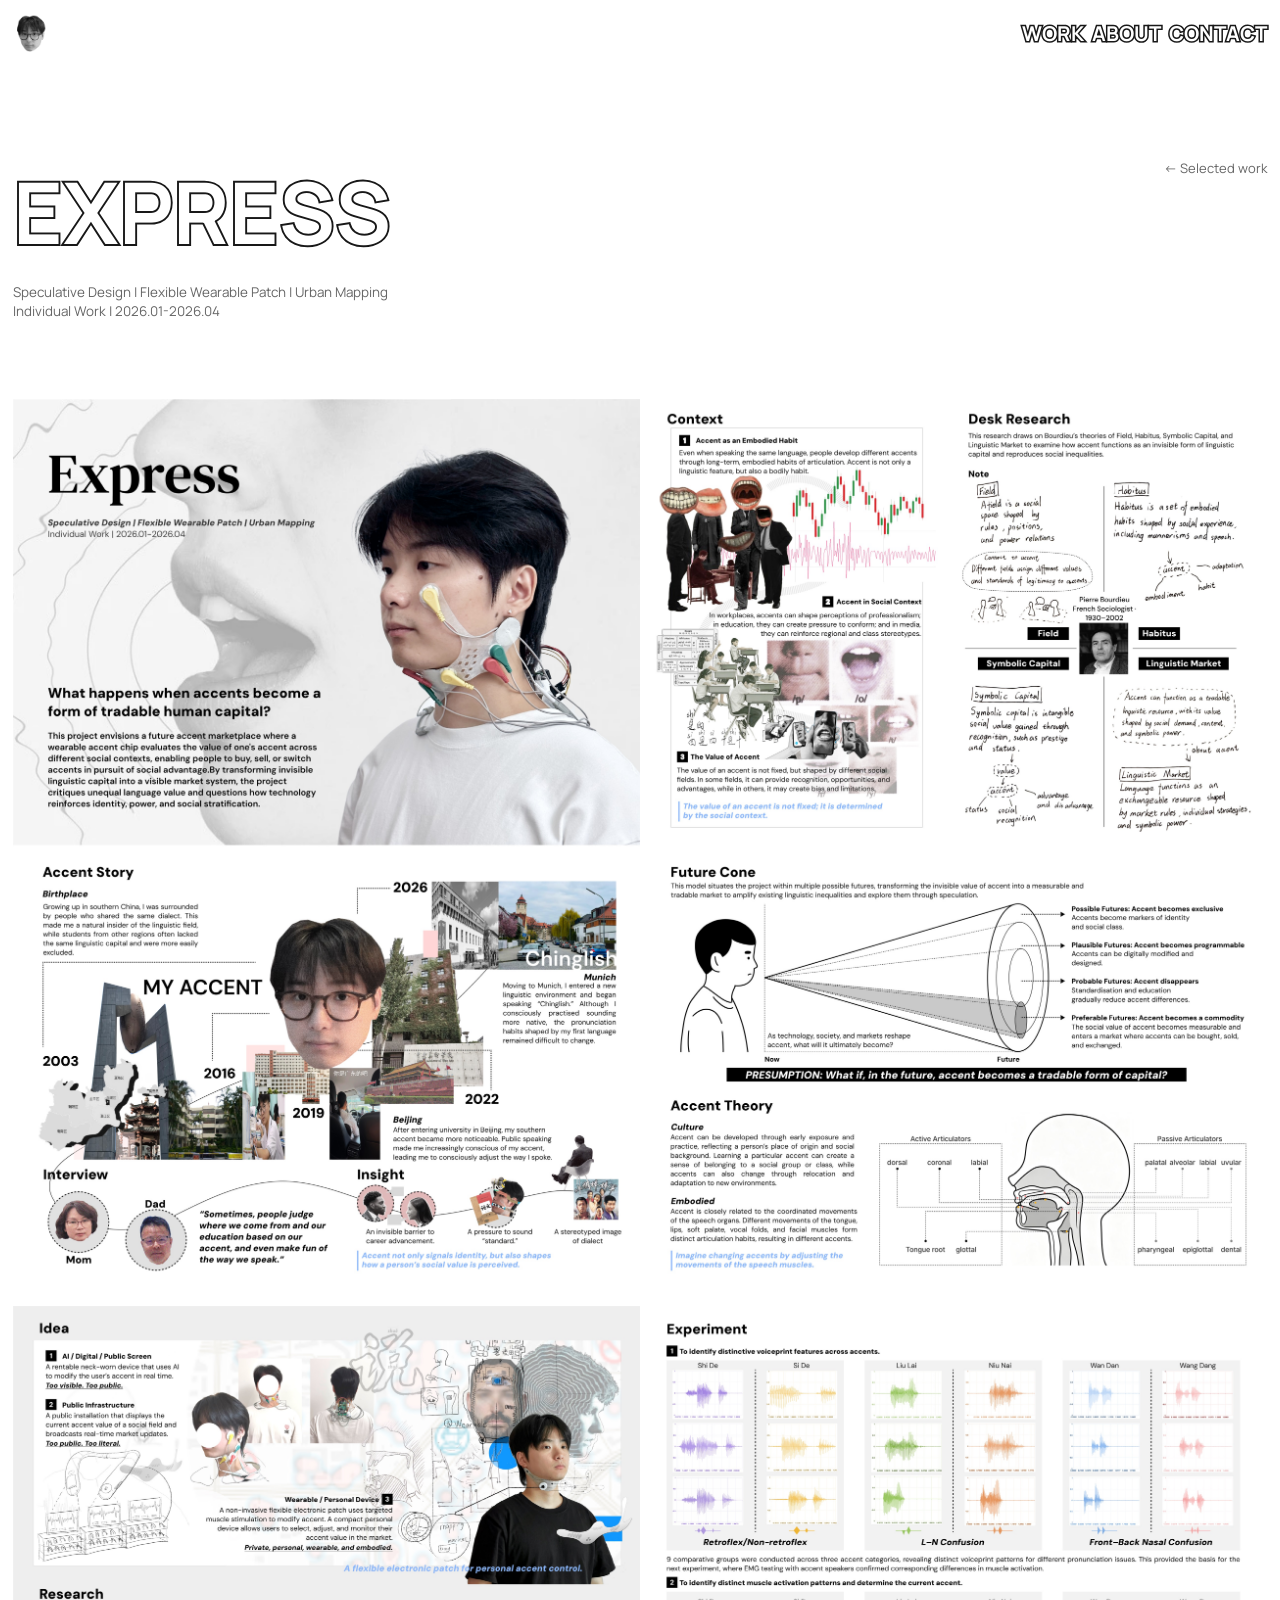
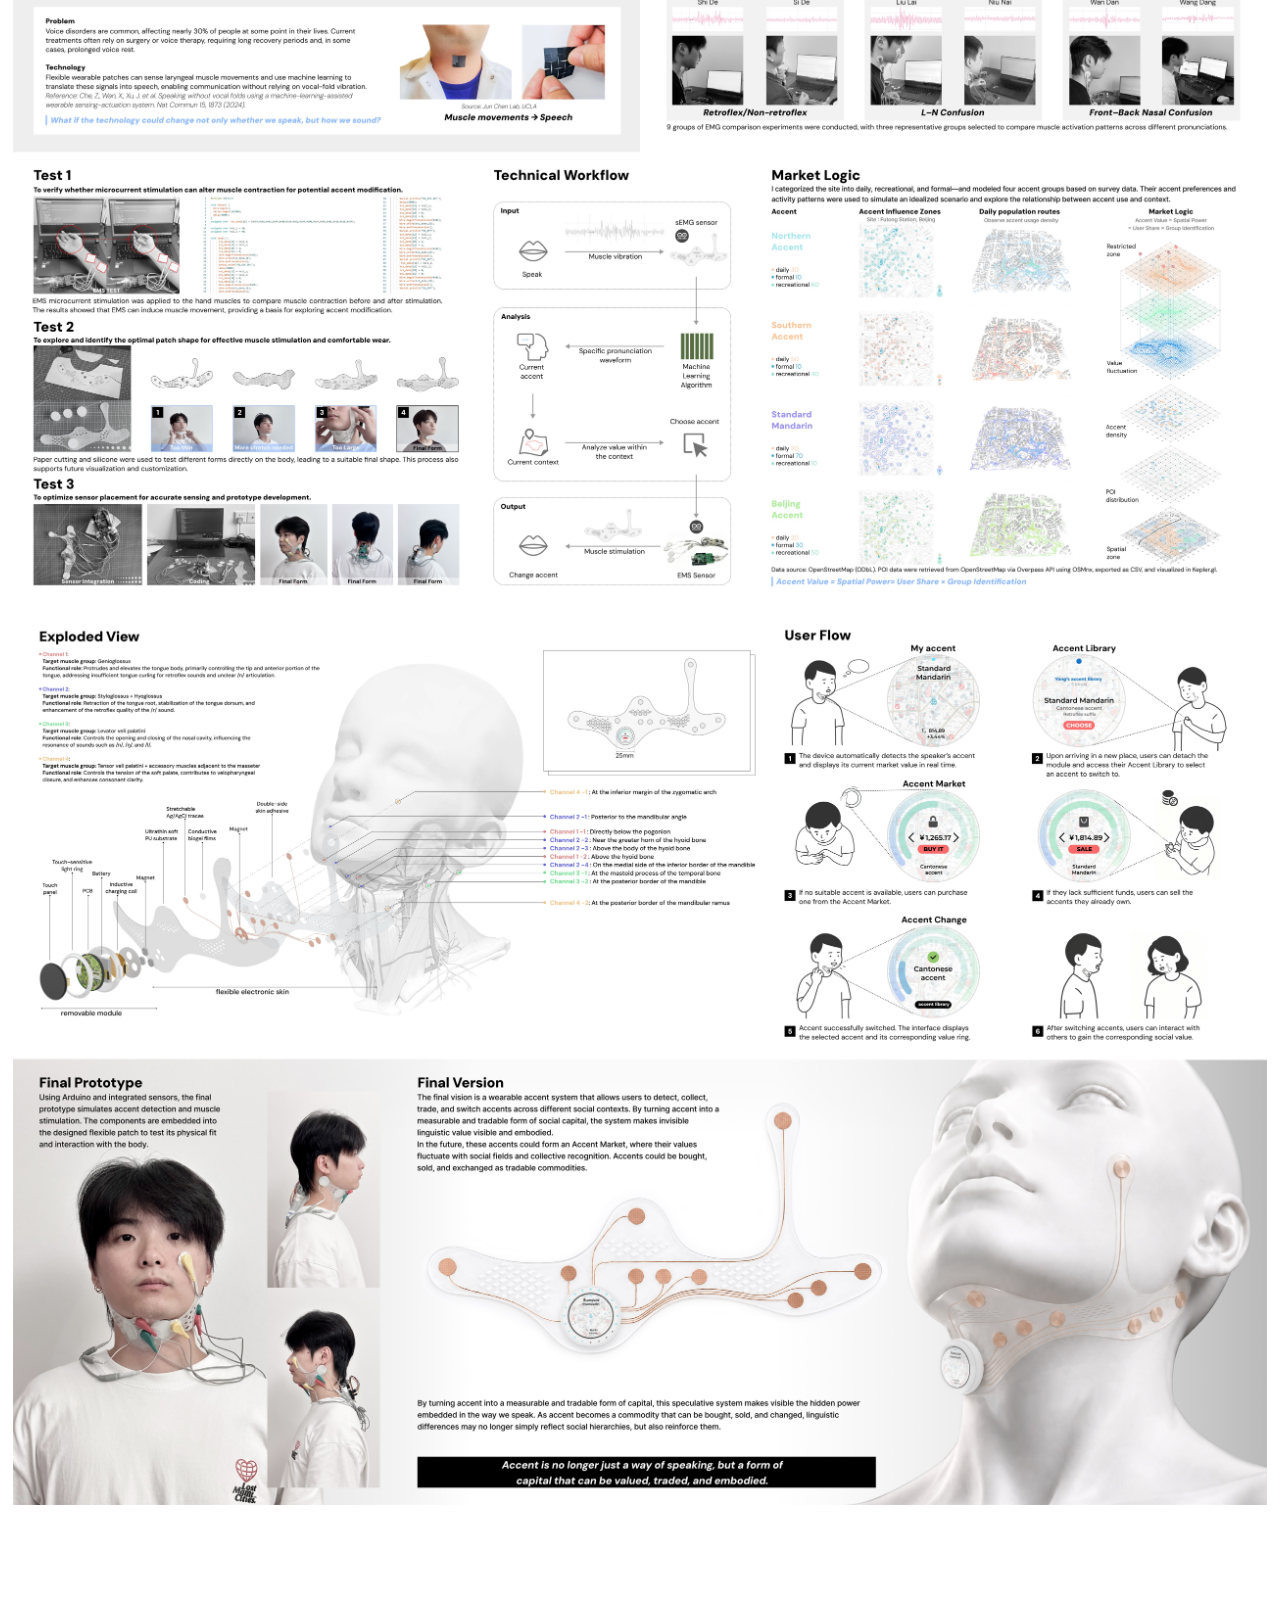
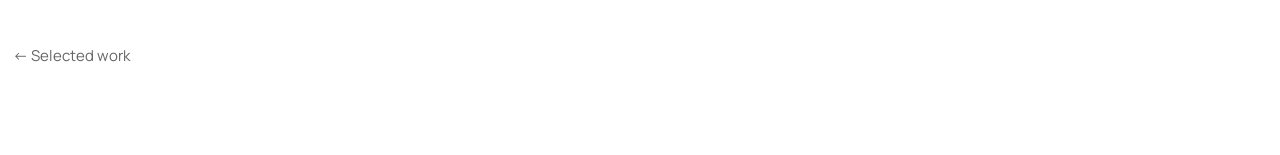
==== express.html @ 1cc0fbcd "Add project return navigation" ====
<!doctype html>
<html lang="en">
<head>
  <meta charset="utf-8">
  <meta name="viewport" content="width=device-width, initial-scale=1">
  <meta name="theme-color" content="#ffffff">
  <meta name="description" content="Express project by Boyu Yang.">
  <title>Express — Boyu Yang</title>
  <link rel="preconnect" href="https://fonts.googleapis.com">
  <link rel="preconnect" href="https://fonts.gstatic.com" crossorigin>
  <link href="https://fonts.googleapis.com/css2?family=Manrope:wght@400;500;600;700;800&display=swap" rel="stylesheet">
  <link rel="stylesheet" href="cursor.css">
  <link rel="stylesheet" href="project.css">
  <script src="project-navigation.js" defer></script>
</head>
<body>
  <header class="topbar page-shell">
    <a class="wordmark" href="index.html#top" aria-label="Boyu Yang, home"><img src="assets/profile.png" alt=""></a>
    <nav class="nav" aria-label="Main navigation">
      <a href="index.html#work">WORK</a><a href="index.html#about">ABOUT</a><a href="index.html#contact">CONTACT</a>
    </nav>
  </header>
  <main class="page-shell">
    <div class="project-heading">
      <div class="detail-title-block">
        <svg class="detail-title-svg" viewBox="0 0 1000 150" role="img" aria-label="Express" preserveAspectRatio="xMinYMid meet"><text x="0" y="112"><tspan>E</tspan><tspan>X</tspan><tspan>P</tspan><tspan>R</tspan><tspan>E</tspan><tspan>S</tspan><tspan>S</tspan></text></svg>
        <p class="detail-subtitle">Speculative Design | Flexible Wearable Patch | Urban Mapping<br>Individual Work | 2026.01-2026.04</p>
      </div>
      <a class="back-link" data-project-back href="index.html#work">← Selected work</a>
    </div>
    <section class="project-gallery" aria-label="Express project images in order">
      <img src="assets/project-details/express/01-express.jpg" alt="Express project presentation image 1 of 3" fetchpriority="high" decoding="async">
      <img src="assets/project-details/express/02-express.jpg" alt="Express project presentation image 2 of 3" loading="lazy" decoding="async">
      <img src="assets/project-details/express/03-express.jpg" alt="Express project presentation image 3 of 3" loading="lazy" decoding="async">
    </section>
    <nav class="project-bottom-nav" aria-label="Project navigation"><a class="back-link" data-project-back href="index.html#work">← Selected work</a></nav>
  </main>
</body>
</html>
---- cursor.css ----
body, a, button, [role="button"] {
  cursor: url("data:image/svg+xml,%3Csvg xmlns='http://www.w3.org/2000/svg' width='16' height='16' viewBox='0 0 16 16'%3E%3Ccircle cx='8' cy='8' r='4' fill='%23181818' stroke='white' stroke-width='2'/%3E%3C/svg%3E") 8 8, auto;
}

input, textarea, [contenteditable="true"] { cursor: text; }
---- project.css ----
:root {
  color-scheme: light;
  --paper: #fff;
  --ink: #181818;
  --accent: #b8d947;
  --page-gutter: clamp(12px, 1vw, 20px);
}

* { box-sizing: border-box; }
html { scroll-behavior: smooth; }

body {
  margin: 0;
  background: var(--paper);
  color: var(--ink);
  font-family: "Manrope", "Helvetica Neue", Helvetica, Arial, sans-serif;
  -webkit-font-smoothing: antialiased;
}

body.perceive-page {
  color-scheme: dark;
  --paper: #000;
  --ink: #fff;
}

.page-shell {
  width: 100%;
  margin-inline: auto;
  padding-inline: var(--page-gutter);
}

.topbar {
  height: 82px;
  display: flex;
  align-items: center;
  justify-content: space-between;
  font-size: 12px;
  letter-spacing: .035em;
  transform: translateY(-8px);
}

.wordmark {
  display: inline-flex;
  width: 38px;
  height: 38px;
  text-decoration: none;
  transition: color .25s ease, transform .25s ease;
}

.wordmark img { display: block; width: 100%; height: 100%; object-fit: contain; filter: grayscale(1); }
.wordmark:hover { transform: scale(1.12) rotate(-5deg); }
.nav { display: flex; align-items: center; gap: 8px; }

.nav a {
  display: inline-flex;
  align-items: center;
  color: var(--paper);
  -webkit-text-fill-color: var(--paper);
  font-family: "Manrope", Arial, sans-serif;
  font-size: clamp(18px, 1.6vw, 24px);
  font-weight: 700;
  letter-spacing: 0;
  line-height: 1;
  text-decoration: none;
  -webkit-text-stroke: 3px var(--ink);
  paint-order: stroke fill;
  transition: color .2s ease, transform .2s ease;
}

.nav a:hover { color: var(--ink); -webkit-text-fill-color: var(--ink); transform: scale(1.12); }
.nav a:focus-visible, .back-link:focus-visible { outline: 2px solid var(--accent); outline-offset: 3px; }

.perceive-page .nav a { color: var(--paper); -webkit-text-fill-color: var(--paper); }
.perceive-page .nav a:hover { color: var(--ink); -webkit-text-fill-color: var(--ink); }

.project-heading {
  display: flex;
  justify-content: space-between;
  align-items: start;
  gap: 20px;
  padding: clamp(38px, 6vw, 78px) 0 clamp(42px, 6vw, 86px);
}

.detail-title-block { min-width: 0; }

.detail-title-svg {
  display: block;
  width: min(72vw, 760px);
  height: auto;
  overflow: visible;
}

.detail-title-svg text {
  font-family: "Manrope", Arial, sans-serif;
  font-size: 112px;
  font-weight: 700;
  letter-spacing: 0;
  paint-order: stroke fill;
  stroke: var(--ink);
  stroke-width: 5px;
  stroke-linejoin: miter;
  stroke-linecap: butt;
}

.detail-title-svg tspan {
  fill: var(--paper);
  stroke: inherit;
  cursor: default;
  transition: fill .2s ease;
}

.detail-title-svg tspan:hover { fill: var(--ink); }
.detail-title-svg .title-orange:hover { fill: #ff7615; }
.detail-title-svg .title-blue:hover { fill: #00b9e8; }

.detail-subtitle {
  margin: 10px 0 0;
  color: #666;
  font-size: clamp(12px, 1.05vw, 15px);
  line-height: 1.45;
}

.perceive-page .detail-subtitle { color: #aaa; }

.project-heading h1 { margin: 0; }

.back-link {
  padding-bottom: 7px;
  color: #666;
  font-size: 13px;
  text-decoration: none;
}

.back-link:hover { color: var(--ink); }

.perceive-page .back-link { color: #aaa; }
.perceive-page .back-link:hover { color: #fff; }

.project-gallery {
  display: grid;
  gap: clamp(12px, 1.2vw, 20px);
  padding-bottom: clamp(72px, 10vw, 140px);
}

.project-gallery img {
  display: block;
  width: 100%;
  height: auto;
  background: #f5f5f2;
}

.project-bottom-nav {
  display: flex;
  justify-content: flex-start;
  padding: 0 0 clamp(40px, 6vw, 80px);
}

.project-bottom-nav .back-link {
  display: inline-flex;
  align-items: center;
  padding: 12px 0;
  font-size: 15px;
  transition: color .2s ease, transform .2s ease;
}

.project-bottom-nav .back-link:hover { transform: translateX(-3px); }

@media (max-width: 640px) {
  .topbar { height: 70px; }
  .nav { gap: 12px; }
  .nav a { font-size: 15px; }
  .project-heading { align-items: start; flex-direction: column; padding-top: 42px; padding-bottom: 46px; }
  .detail-title-svg { width: min(100%, 620px); }
  .detail-title-svg text { font-size: 112px; }
  .project-gallery { gap: 14px; }
}

@media (prefers-reduced-motion: reduce) {
  *, *::before, *::after { scroll-behavior: auto !important; transition-duration: .01ms !important; }
}
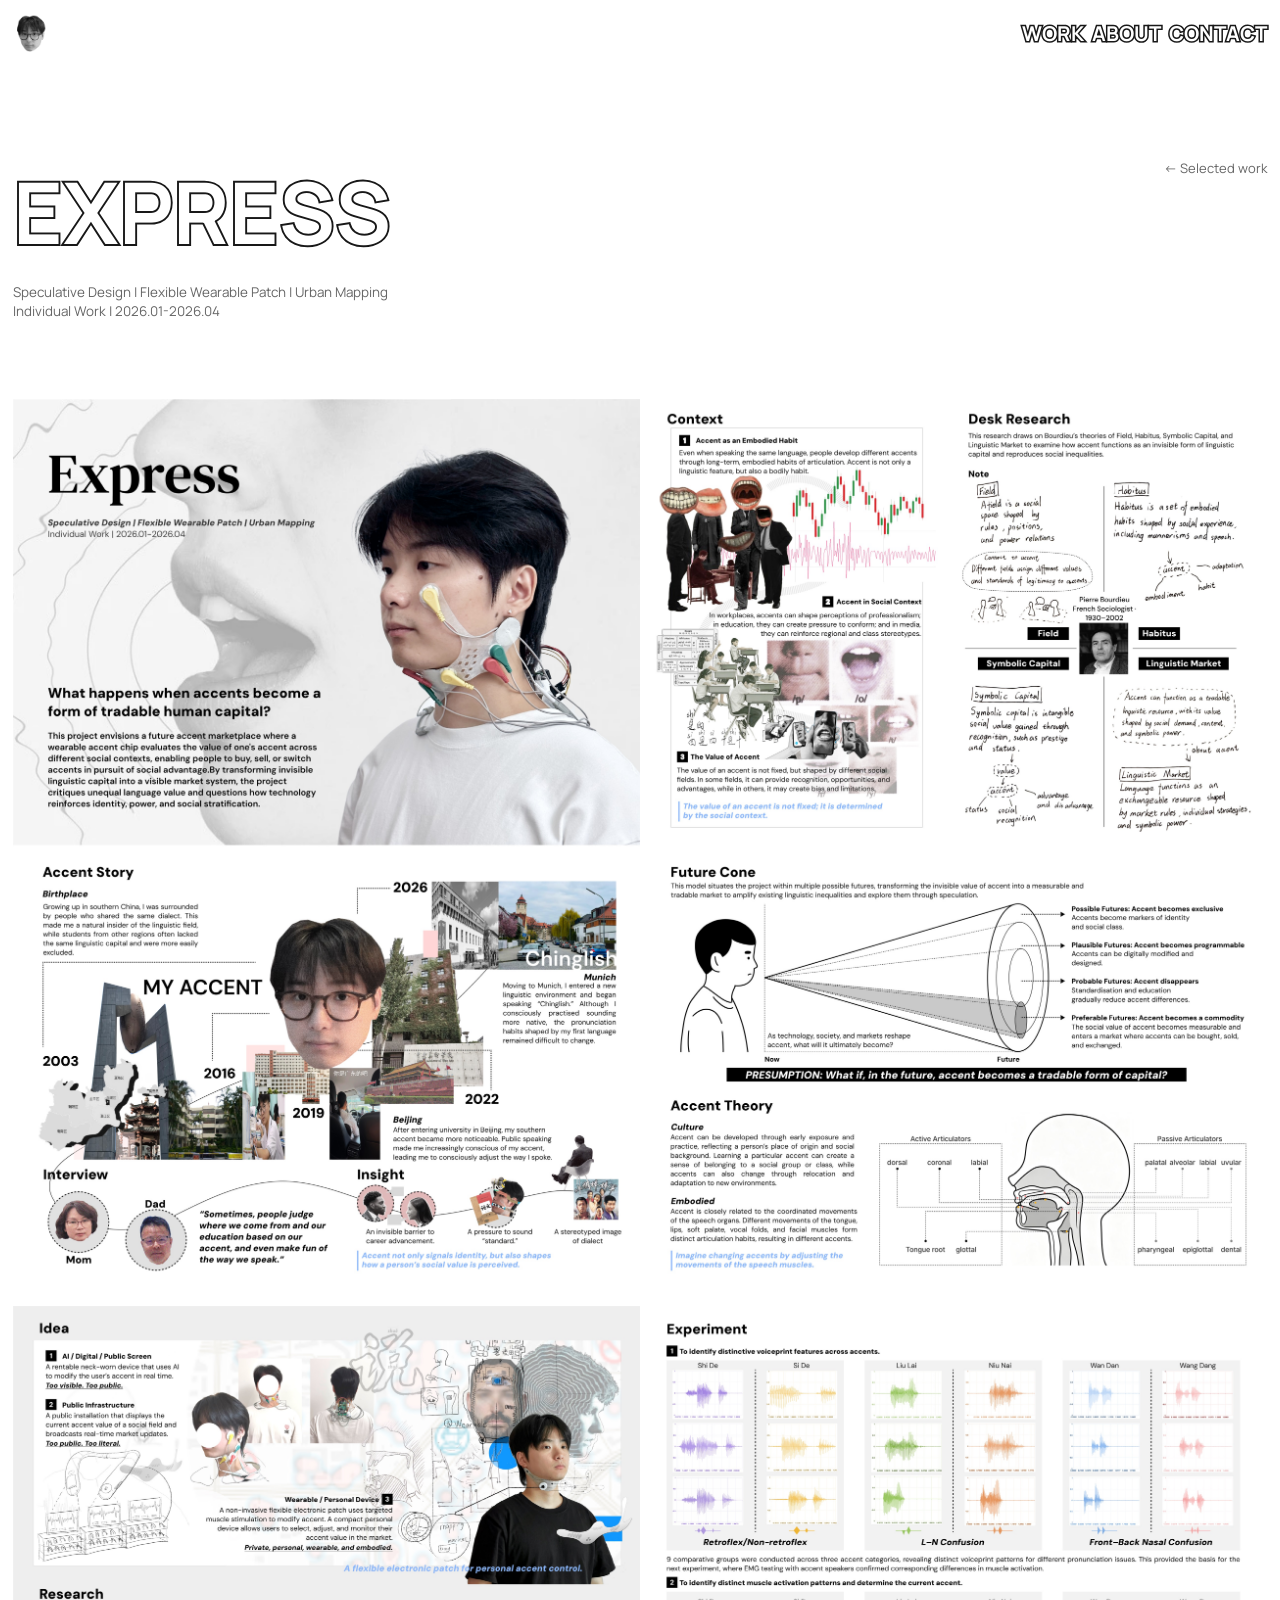
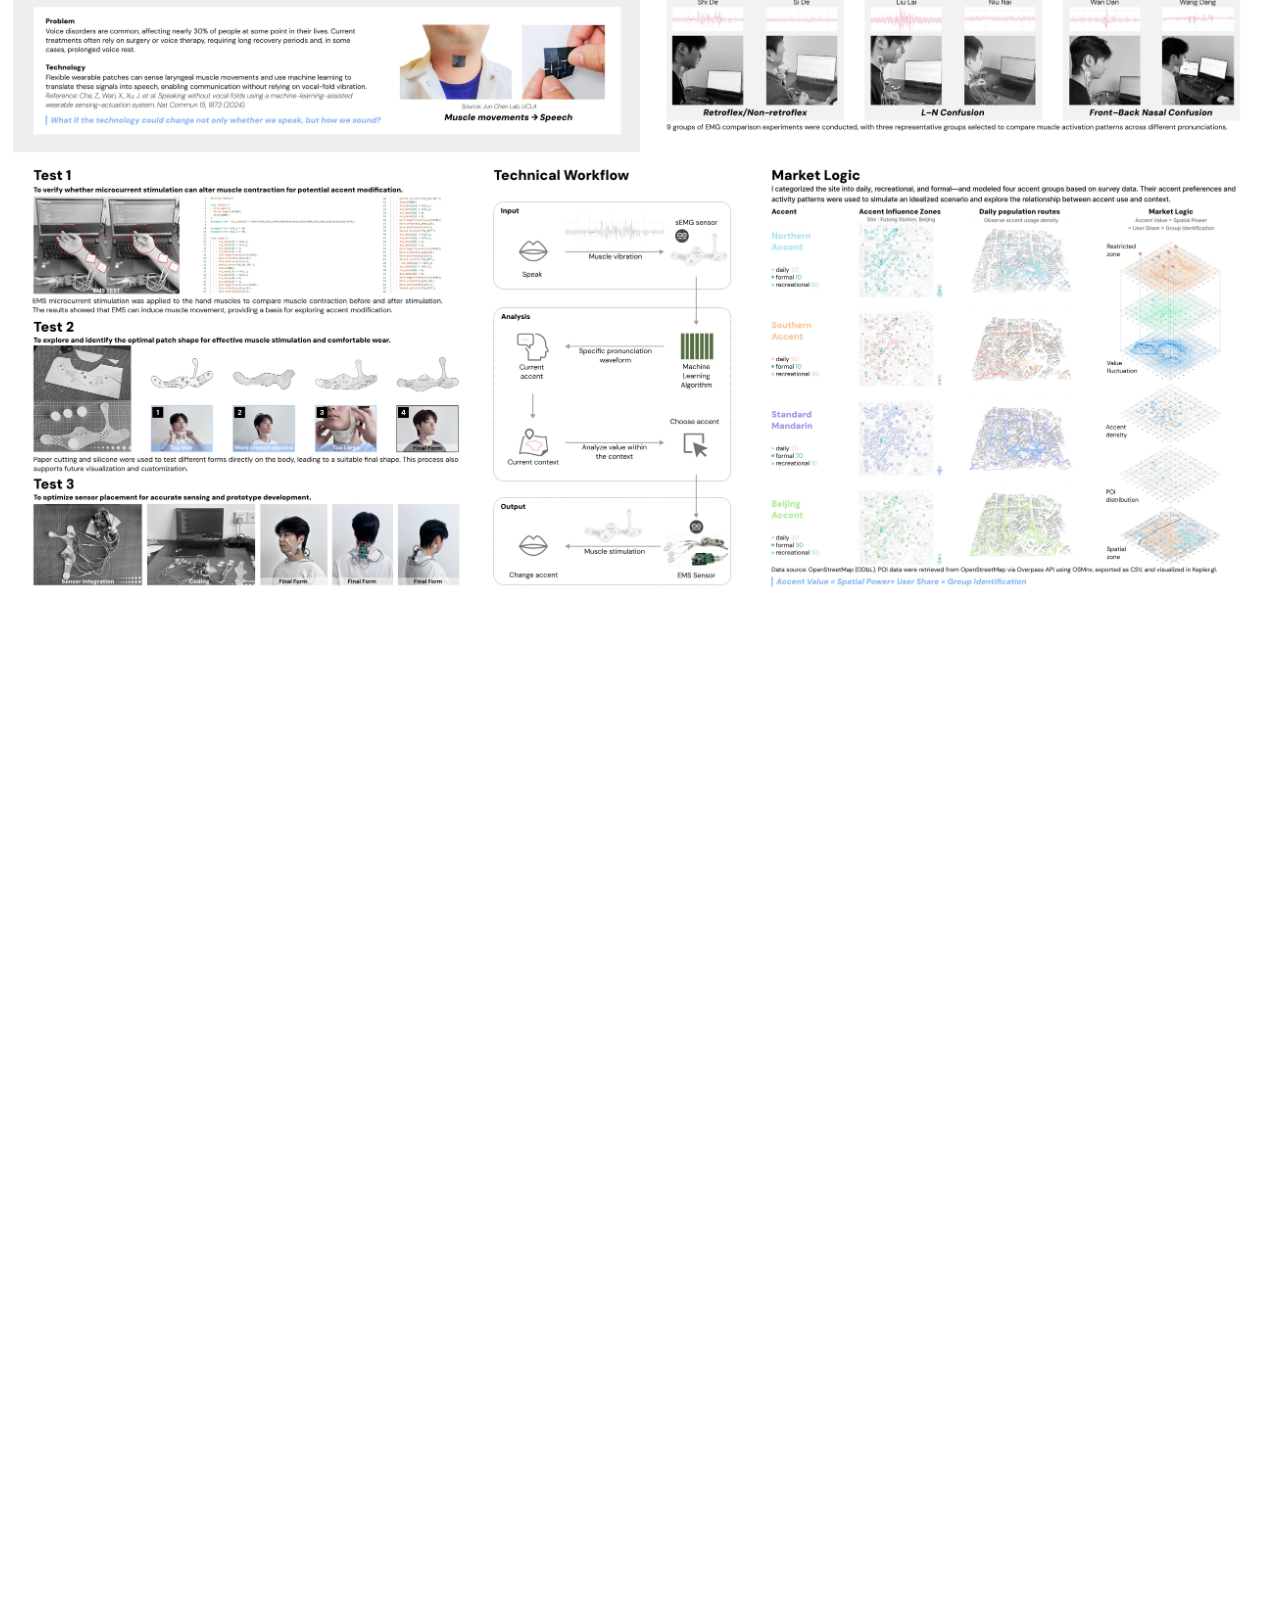
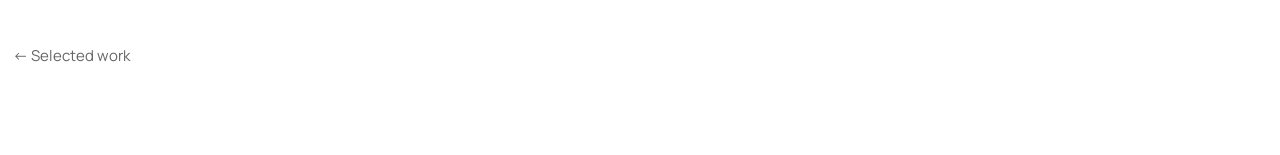
==== commit 8bed1912: "Restore high resolution project images" ====
--- a/express.html
+++ b/express.html
@@ -37,3 +37,4 @@
   </main>
 </body>
 </html>
+
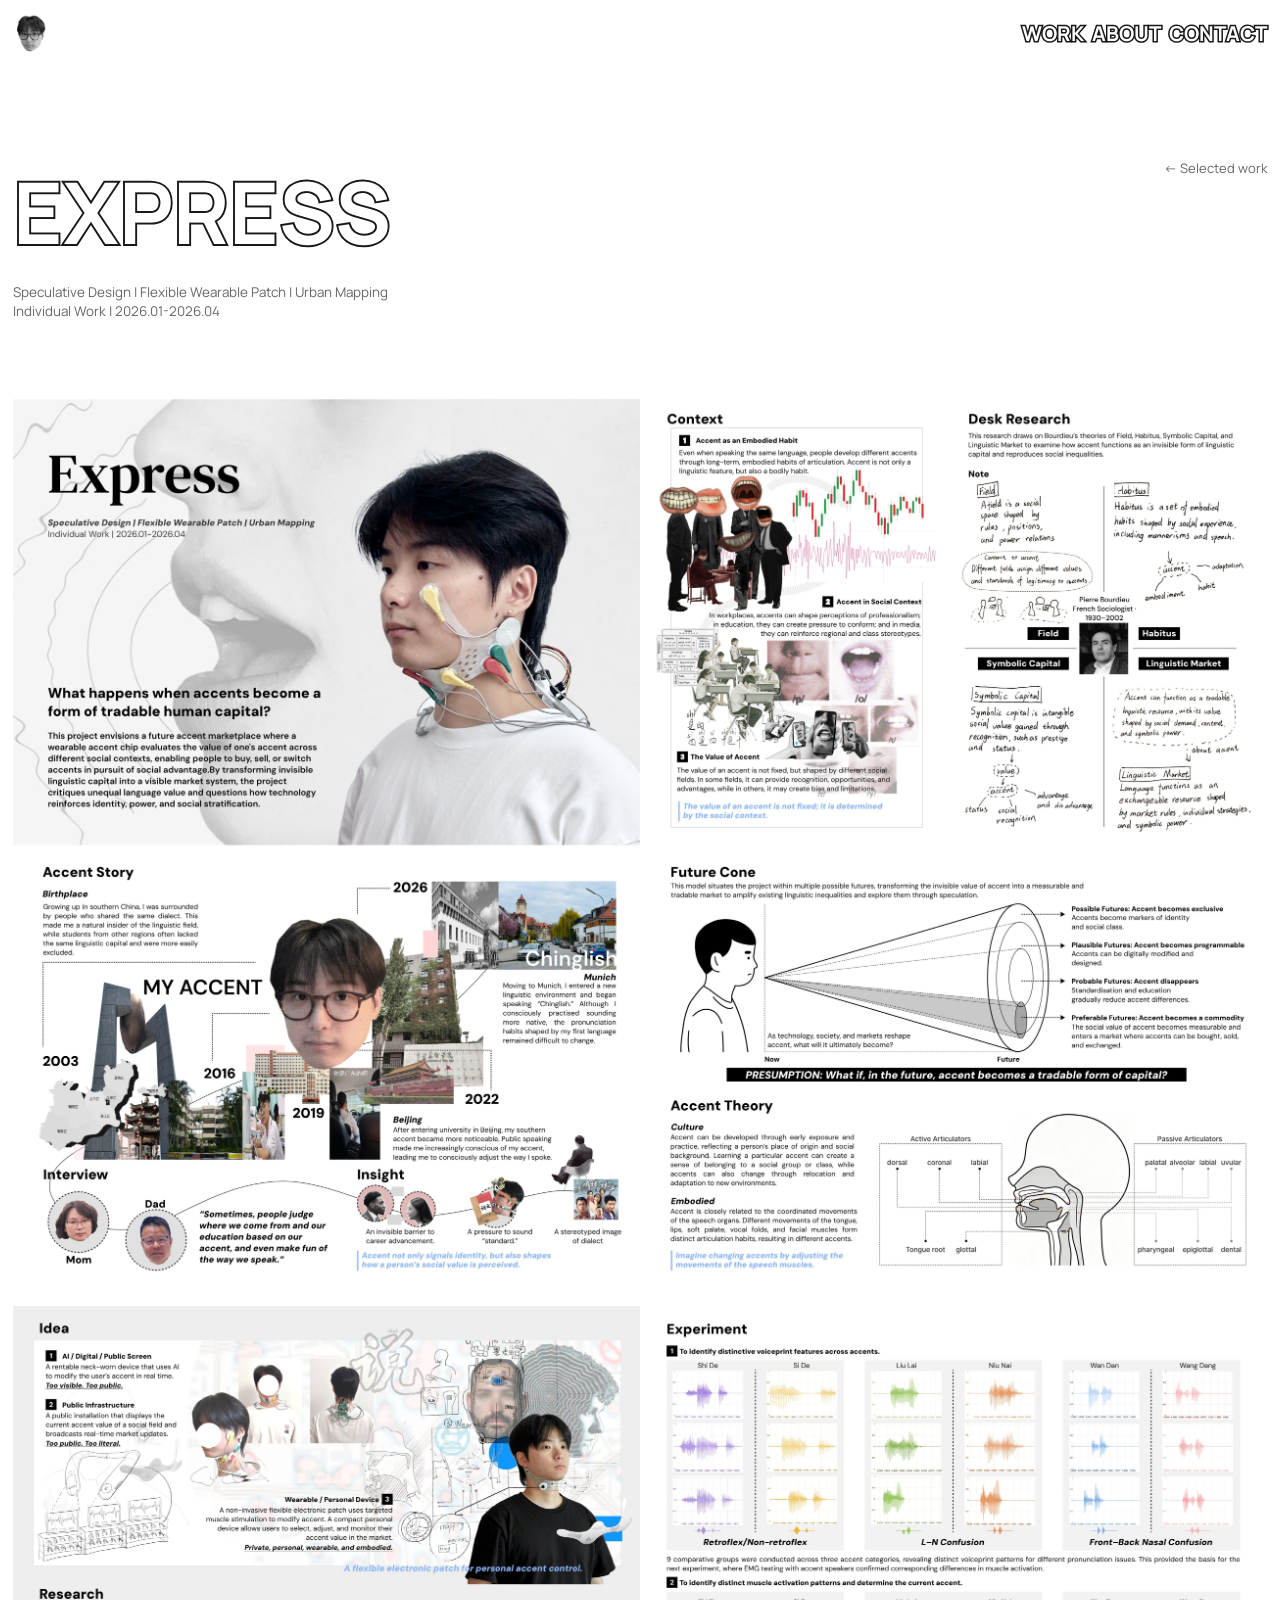
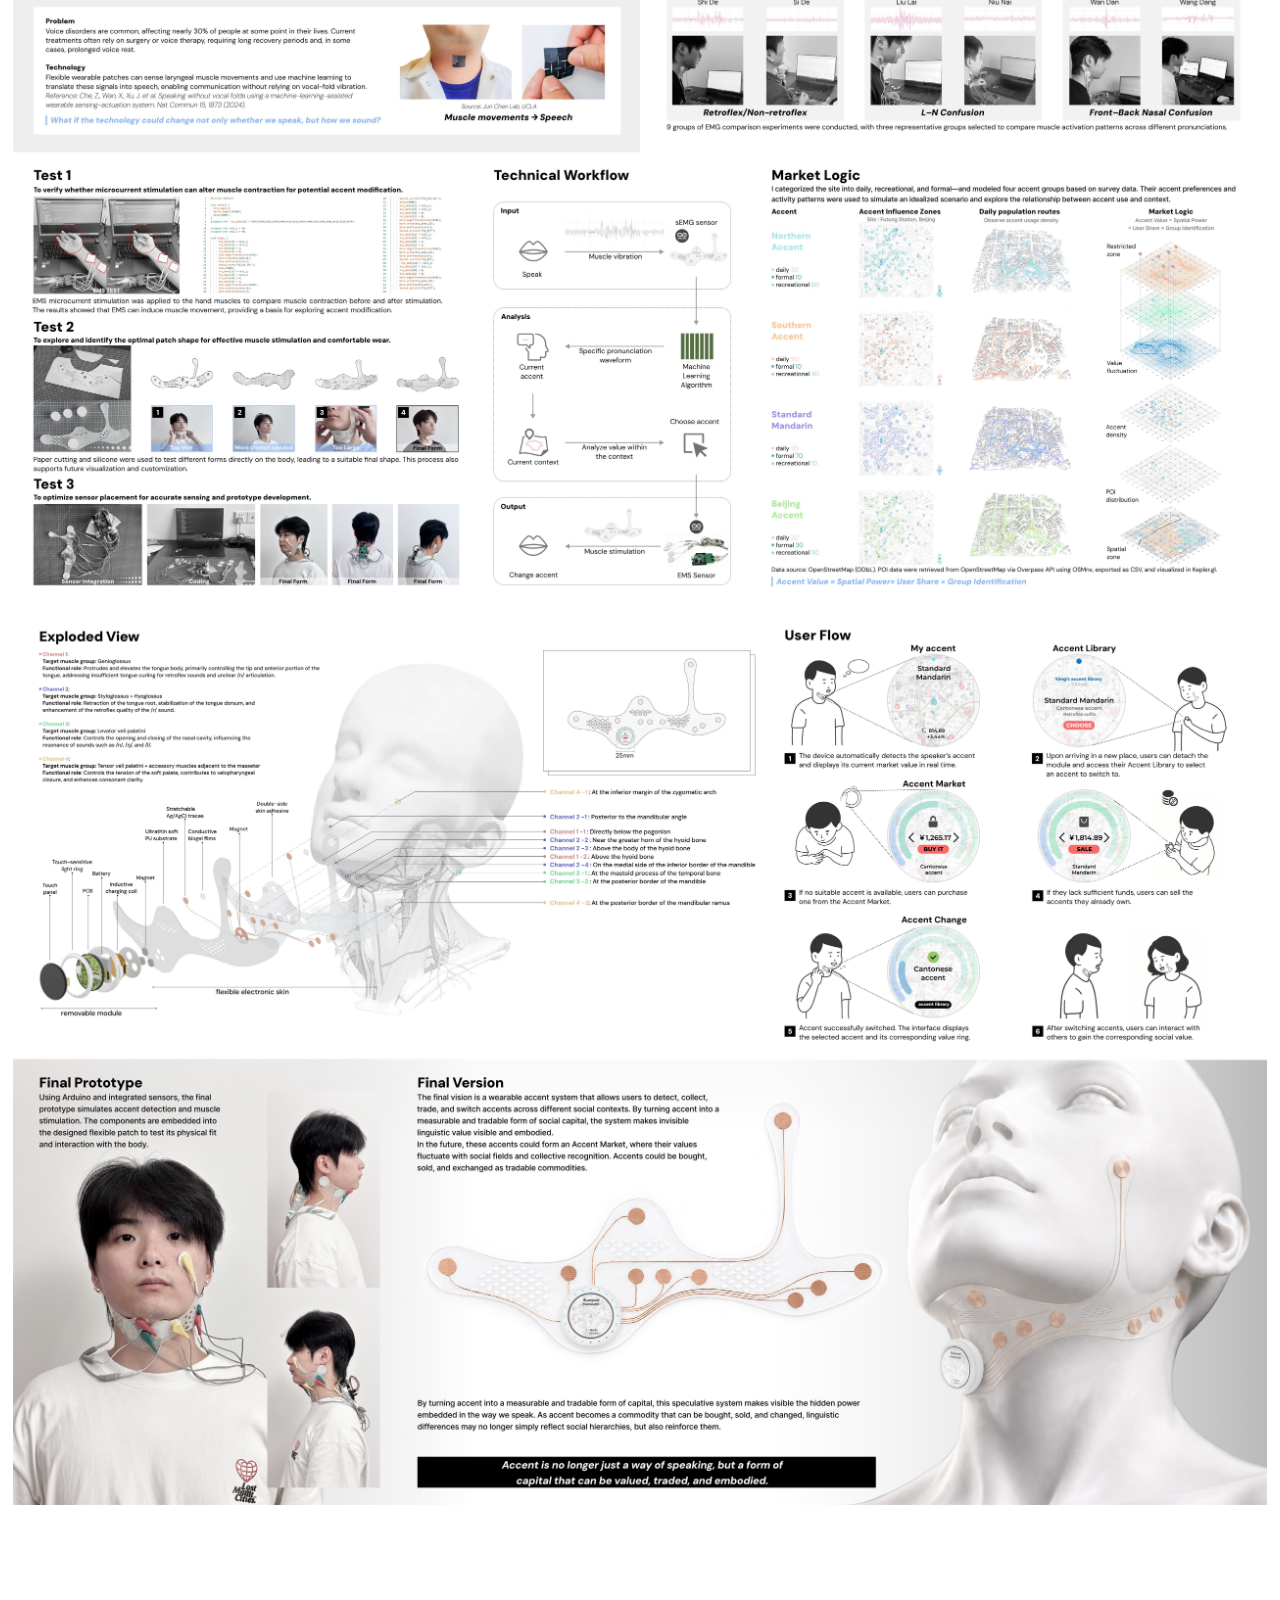
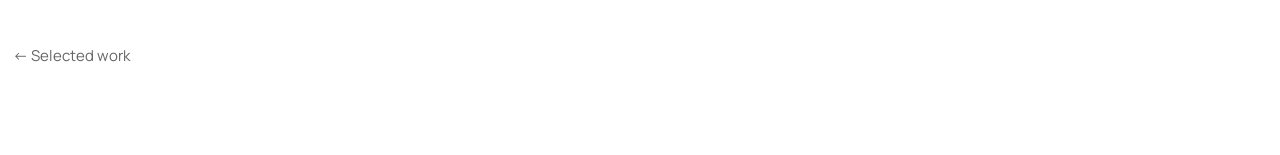
==== commit 75b1cd07: "Lightly compress detail images and load eagerly" ====
--- a/express.html
+++ b/express.html
@@ -30,11 +30,12 @@
     </div>
     <section class="project-gallery" aria-label="Express project images in order">
       <img src="assets/project-details/express/01-express.jpg" alt="Express project presentation image 1 of 3" fetchpriority="high" decoding="async">
-      <img src="assets/project-details/express/02-express.jpg" alt="Express project presentation image 2 of 3" loading="lazy" decoding="async">
-      <img src="assets/project-details/express/03-express.jpg" alt="Express project presentation image 3 of 3" loading="lazy" decoding="async">
+      <img src="assets/project-details/express/02-express.jpg" alt="Express project presentation image 2 of 3" decoding="async">
+      <img src="assets/project-details/express/03-express.jpg" alt="Express project presentation image 3 of 3" decoding="async">
     </section>
     <nav class="project-bottom-nav" aria-label="Project navigation"><a class="back-link" data-project-back href="index.html#work">← Selected work</a></nav>
   </main>
 </body>
 </html>
 
+
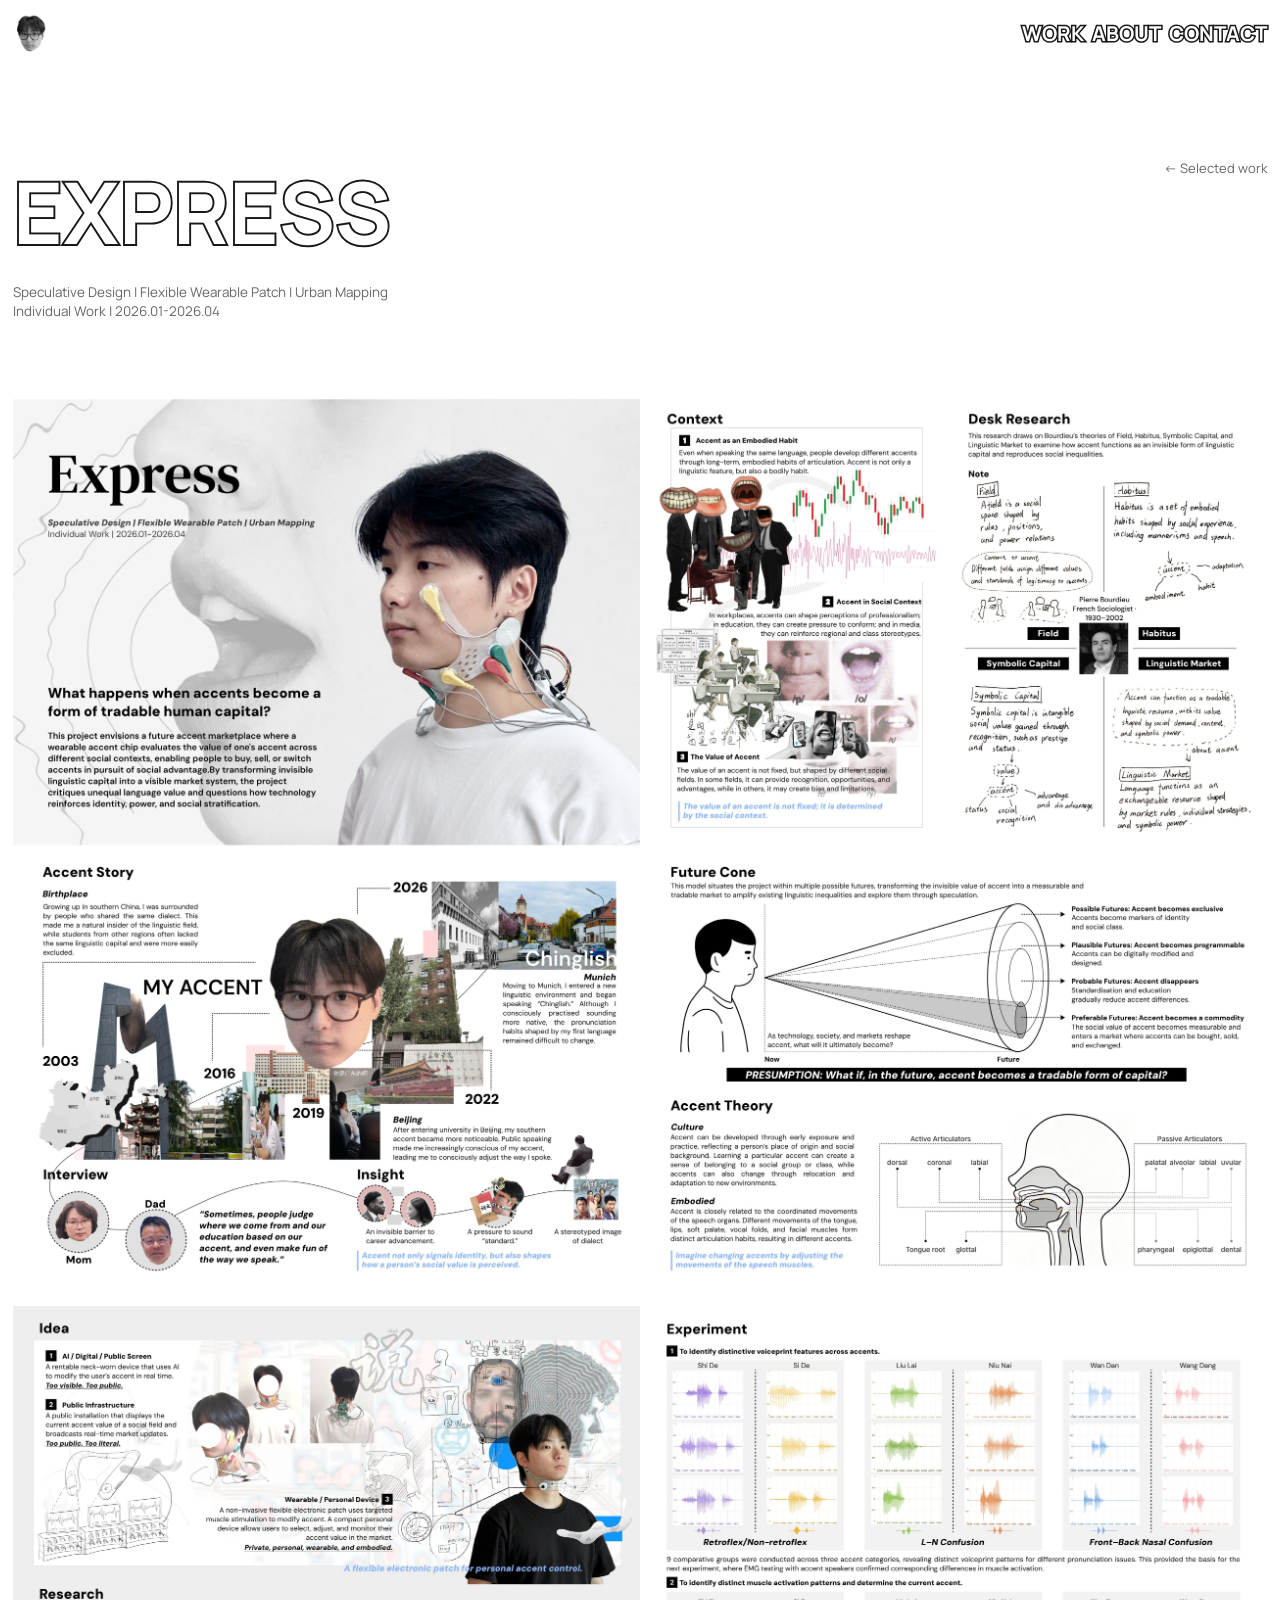
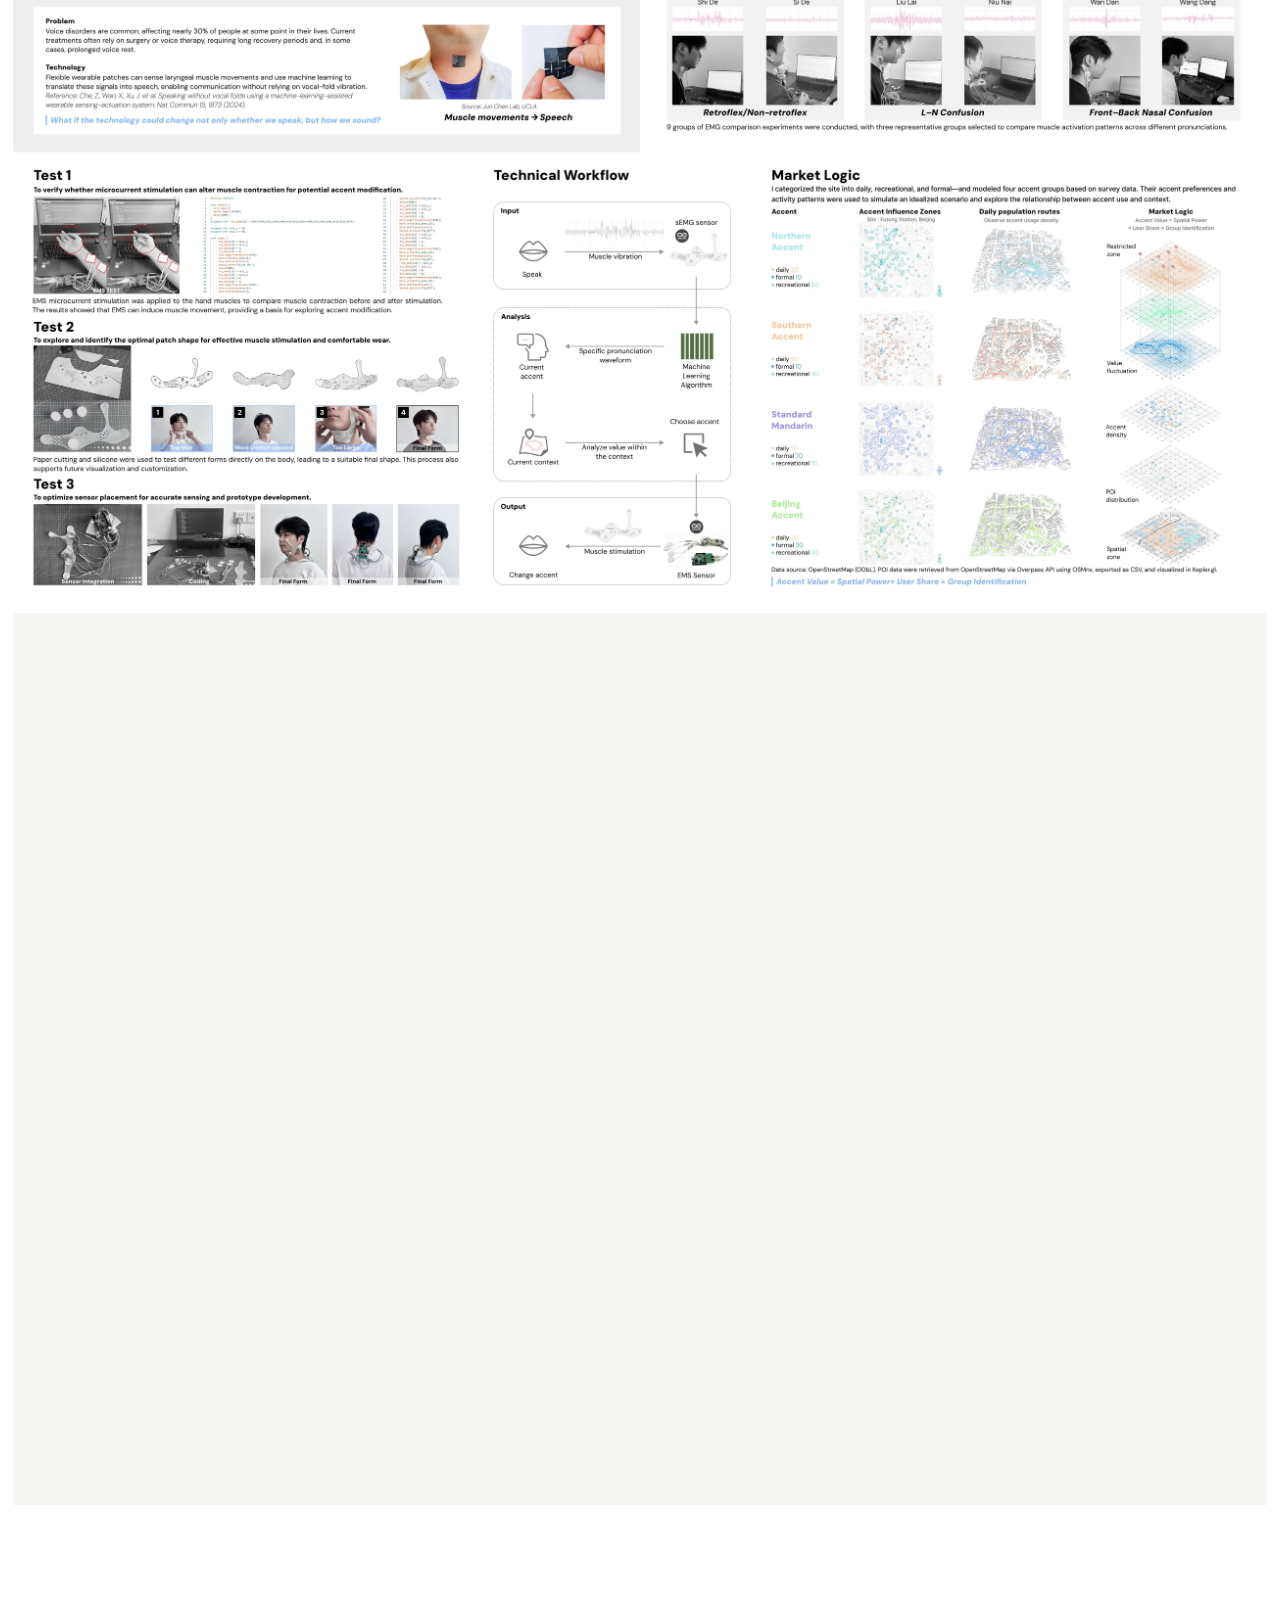
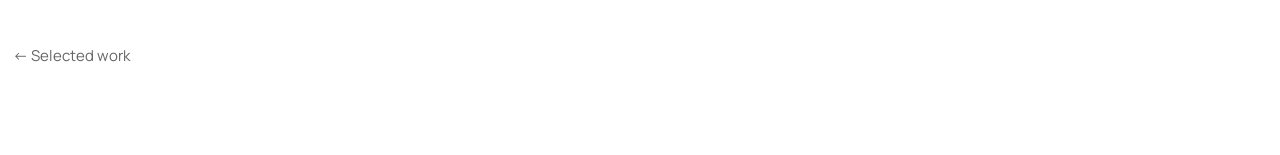
==== commit 05d2228a: "Load portfolio images immediately" ====
--- a/express.html
+++ b/express.html
@@ -29,13 +29,11 @@
       <a class="back-link" data-project-back href="index.html#work">← Selected work</a>
     </div>
     <section class="project-gallery" aria-label="Express project images in order">
-      <img src="assets/project-details/express/01-express.jpg" alt="Express project presentation image 1 of 3" fetchpriority="high" decoding="async">
-      <img src="assets/project-details/express/02-express.jpg" alt="Express project presentation image 2 of 3" decoding="async">
-      <img src="assets/project-details/express/03-express.jpg" alt="Express project presentation image 3 of 3" decoding="async">
+      <img loading="eager" src="assets/project-details/express/01-express.jpg" alt="Express project presentation image 1 of 3" fetchpriority="high" decoding="async">
+      <img loading="eager" src="assets/project-details/express/02-express.jpg" alt="Express project presentation image 2 of 3" decoding="async">
+      <img loading="eager" src="assets/project-details/express/03-express.jpg" alt="Express project presentation image 3 of 3" decoding="async">
     </section>
     <nav class="project-bottom-nav" aria-label="Project navigation"><a class="back-link" data-project-back href="index.html#work">← Selected work</a></nav>
   </main>
 </body>
 </html>
-
-
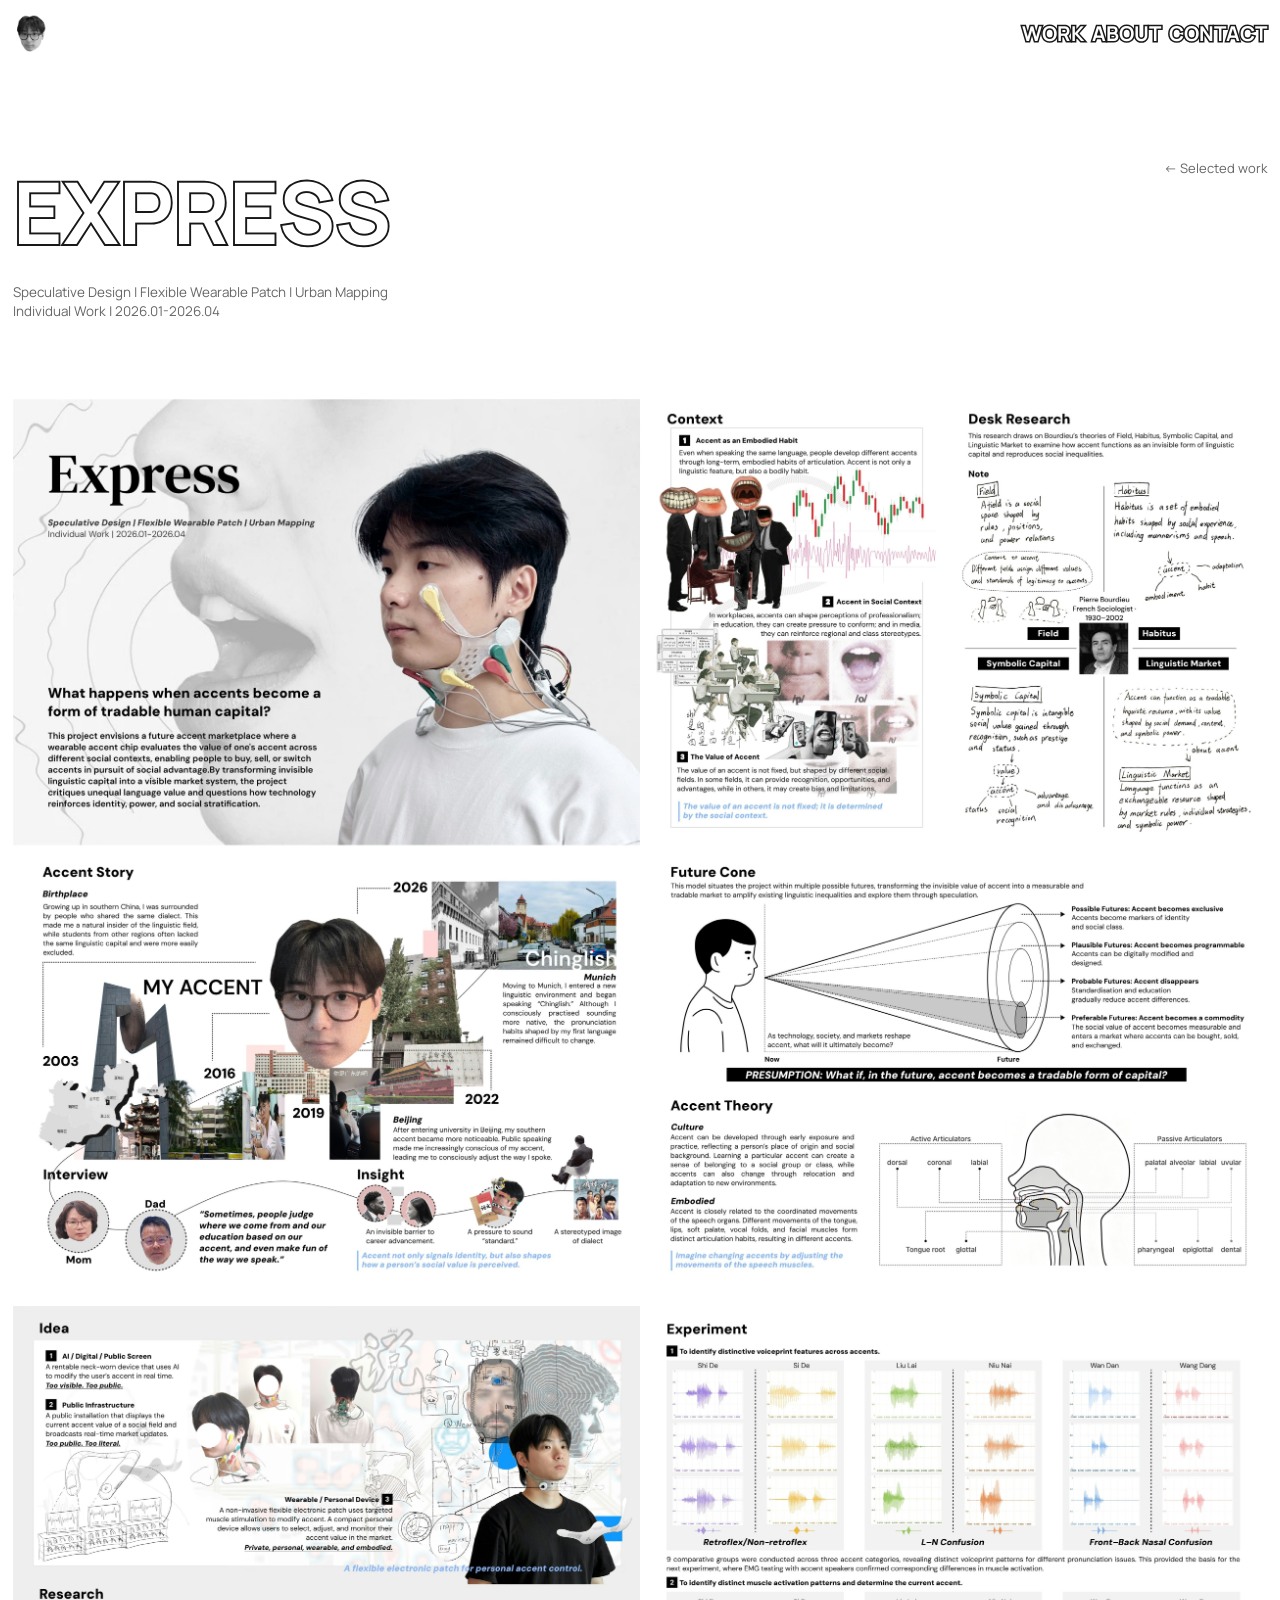
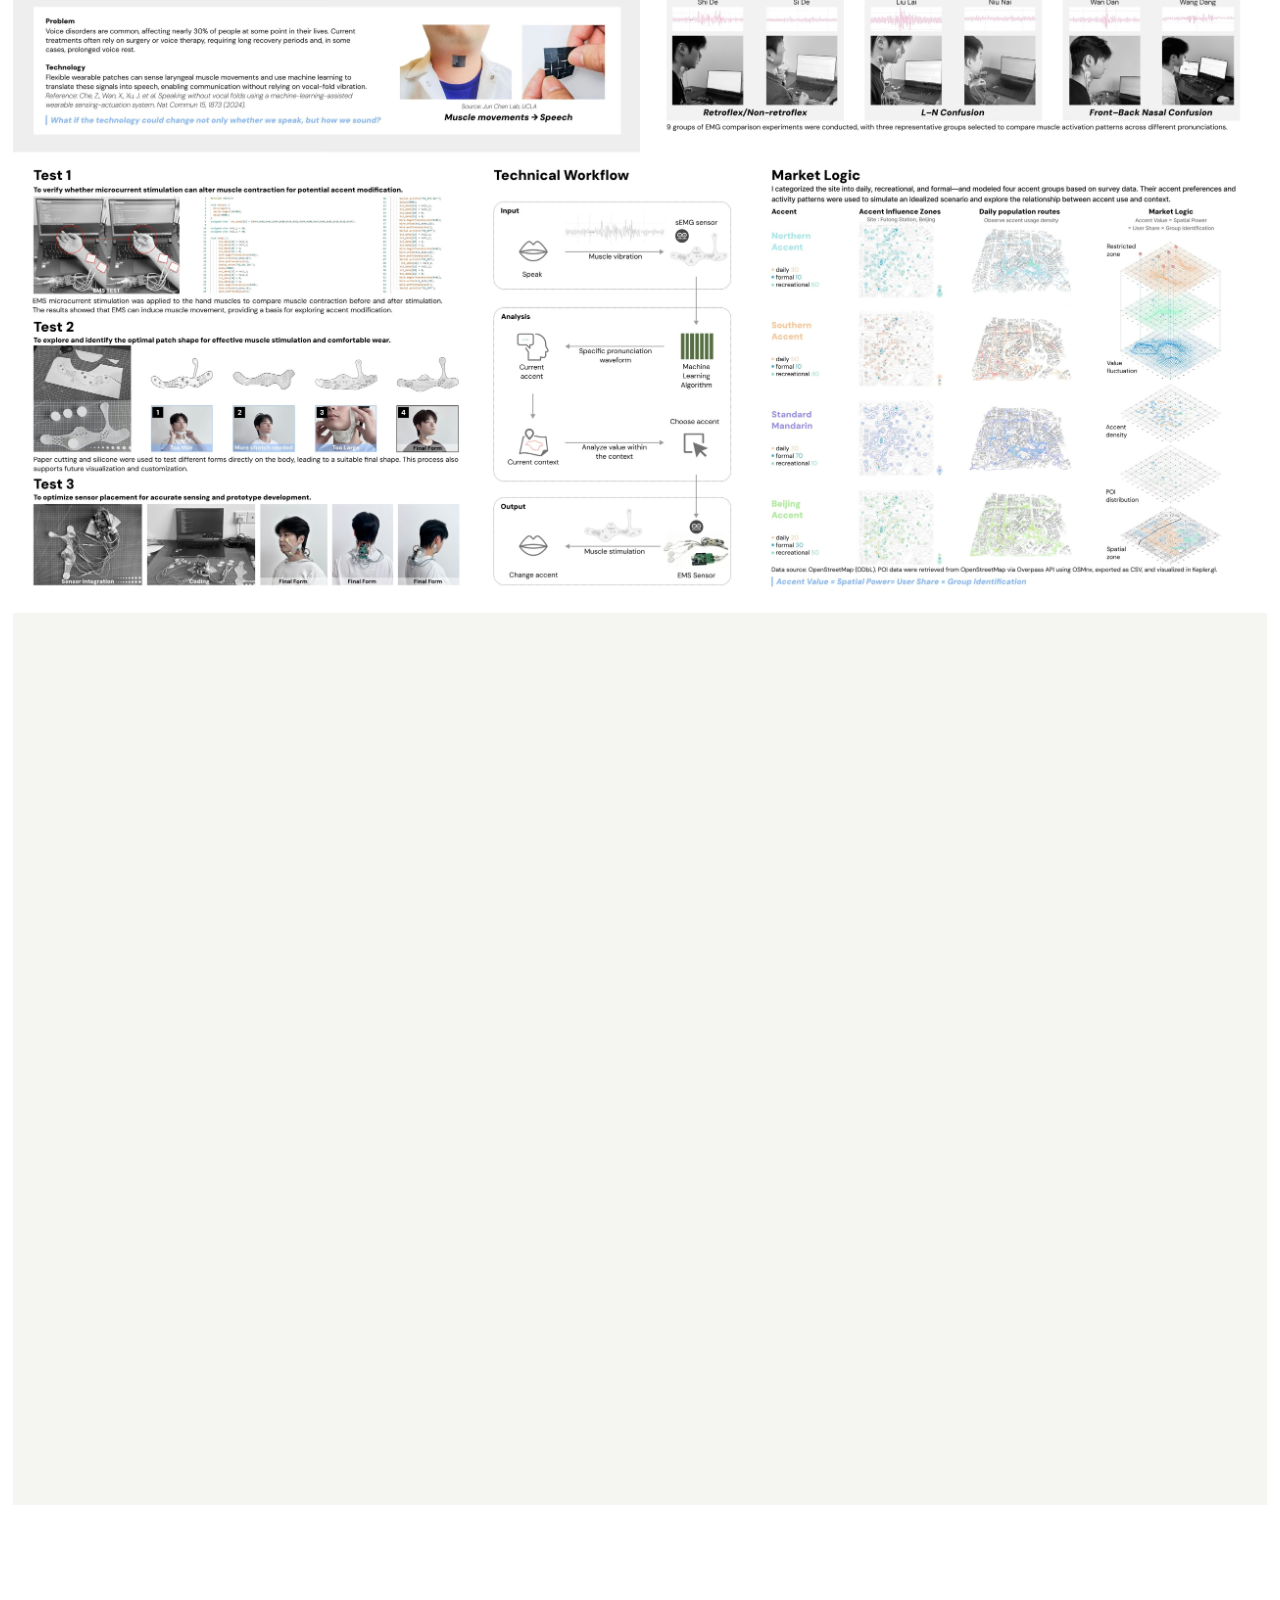
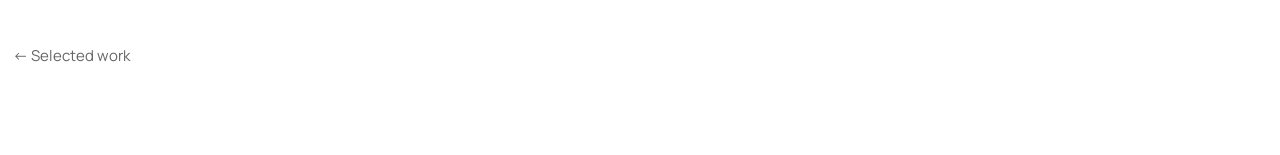
==== commit 03061981: "Serve optimized AVIF portfolio images" ====
--- a/express.html
+++ b/express.html
@@ -29,9 +29,9 @@
       <a class="back-link" data-project-back href="index.html#work">← Selected work</a>
     </div>
     <section class="project-gallery" aria-label="Express project images in order">
-      <img loading="eager" src="assets/project-details/express/01-express.jpg" alt="Express project presentation image 1 of 3" fetchpriority="high" decoding="async">
-      <img loading="eager" src="assets/project-details/express/02-express.jpg" alt="Express project presentation image 2 of 3" decoding="async">
-      <img loading="eager" src="assets/project-details/express/03-express.jpg" alt="Express project presentation image 3 of 3" decoding="async">
+      <picture><source type="image/avif" srcset="assets/project-details/express/01-express.avif"><img loading="eager" src="assets/project-details/express/01-express.jpg" alt="Express project presentation image 1 of 3" fetchpriority="high" decoding="async"></picture>
+      <picture><source type="image/avif" srcset="assets/project-details/express/02-express.avif"><img loading="eager" src="assets/project-details/express/02-express.jpg" alt="Express project presentation image 2 of 3" decoding="async"></picture>
+      <picture><source type="image/avif" srcset="assets/project-details/express/03-express.avif"><img loading="eager" src="assets/project-details/express/03-express.jpg" alt="Express project presentation image 3 of 3" decoding="async"></picture>
     </section>
     <nav class="project-bottom-nav" aria-label="Project navigation"><a class="back-link" data-project-back href="index.html#work">← Selected work</a></nav>
   </main>
--- a/project.css
+++ b/project.css
@@ -142,6 +142,11 @@
   padding-bottom: clamp(72px, 10vw, 140px);
 }
 
+.project-gallery picture {
+  display: block;
+  width: 100%;
+}
+
 .project-gallery img {
   display: block;
   width: 100%;
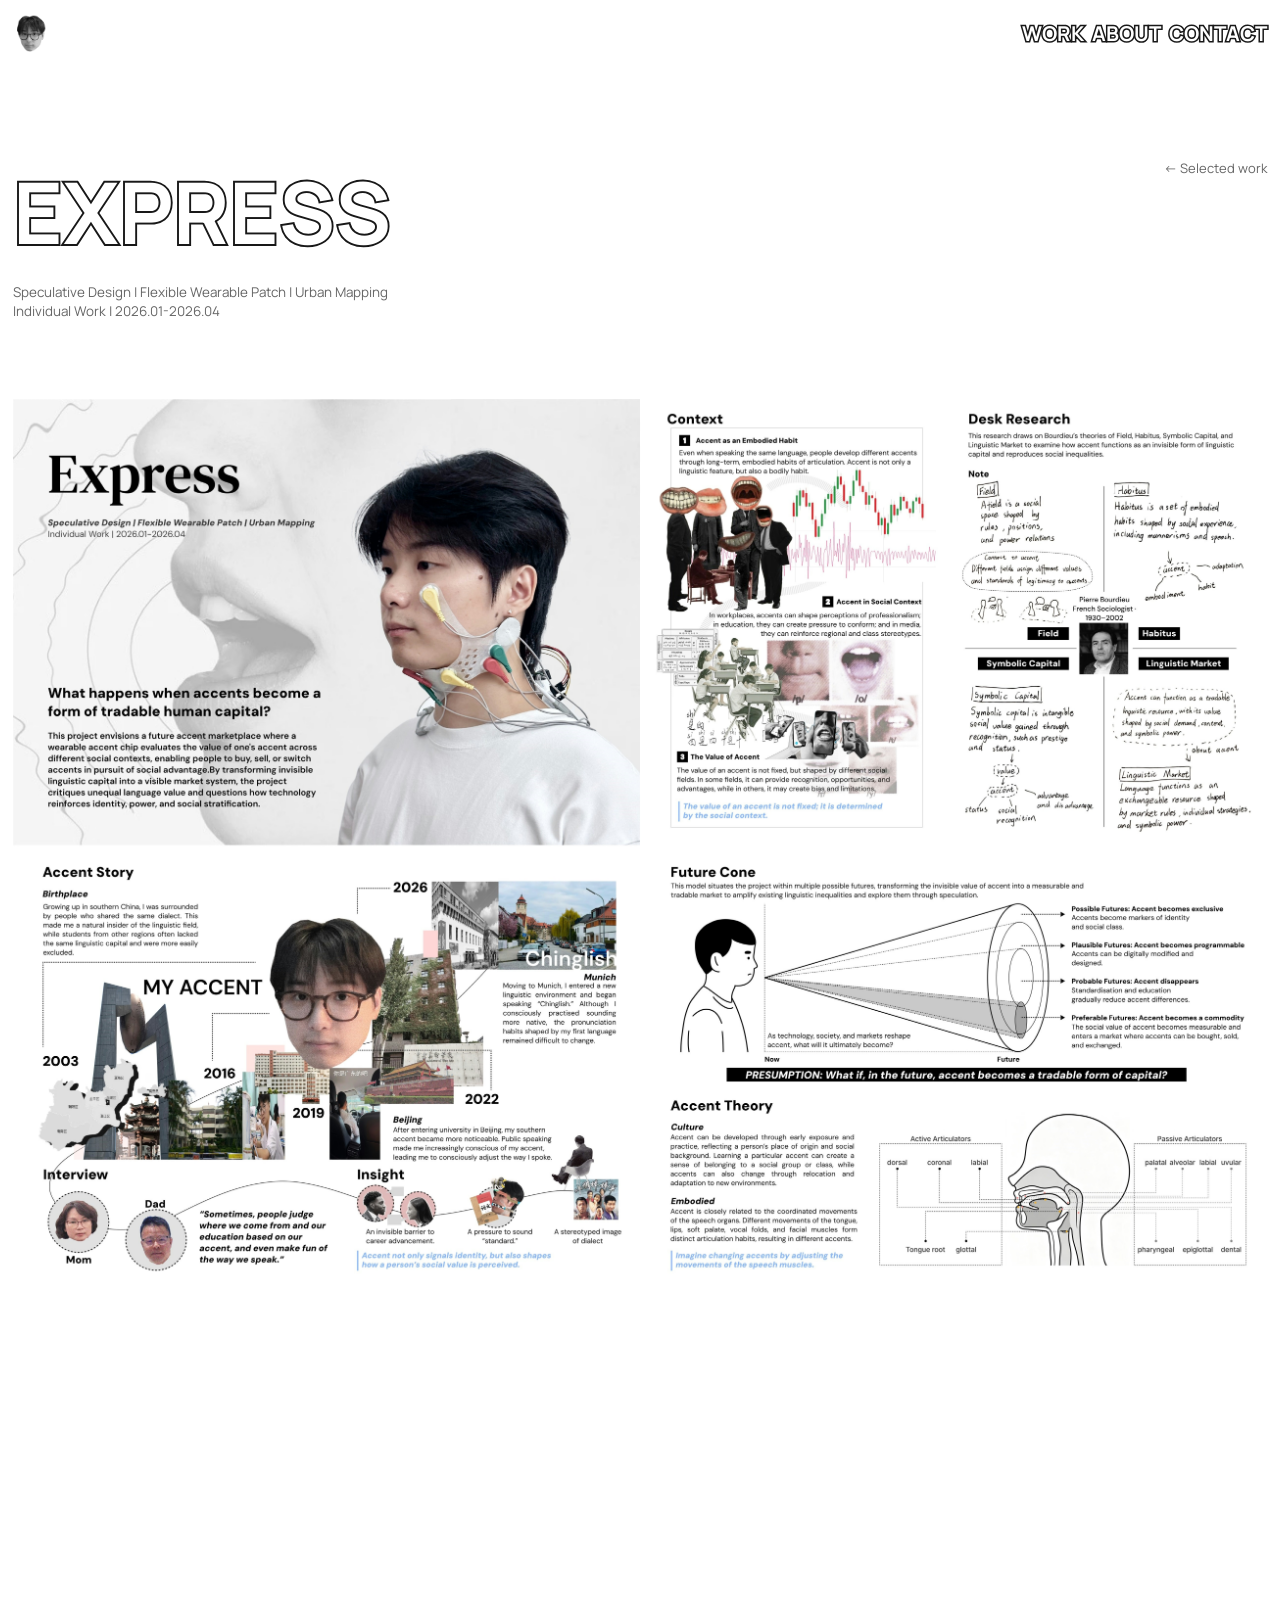
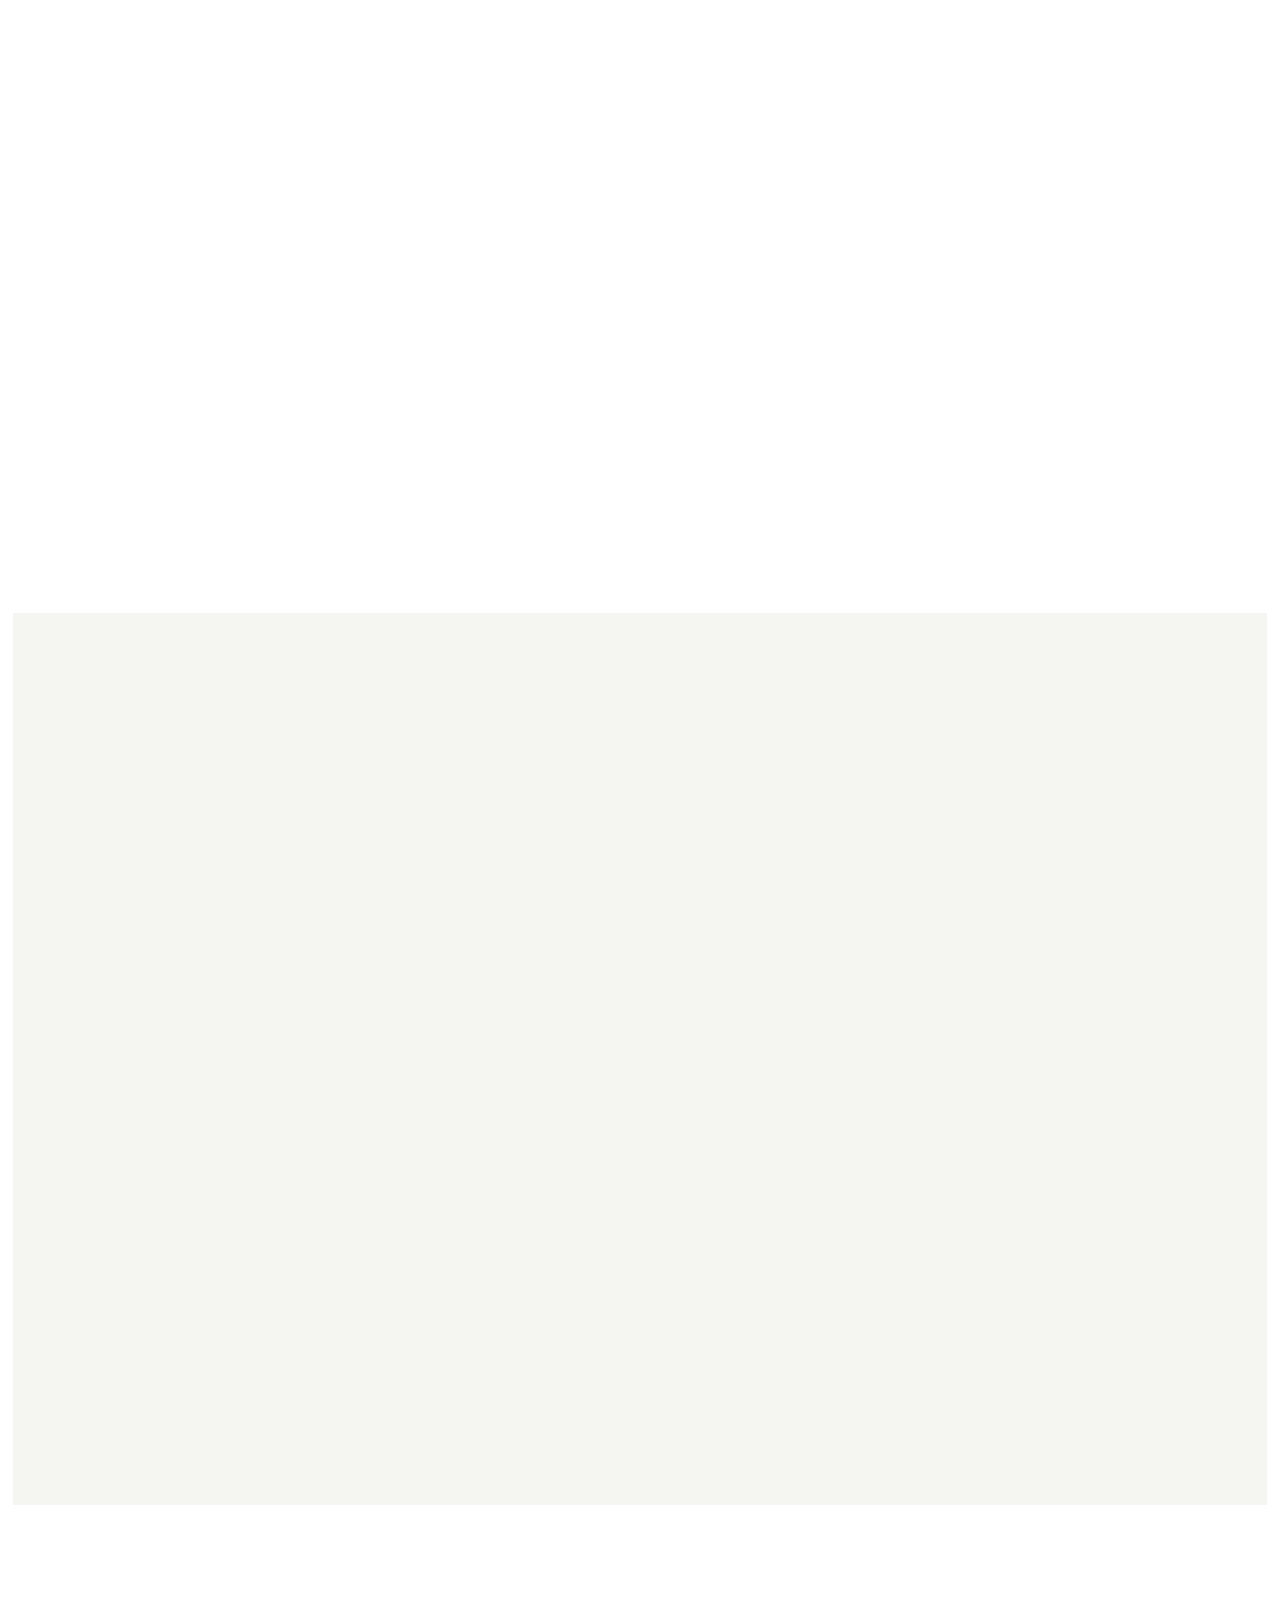
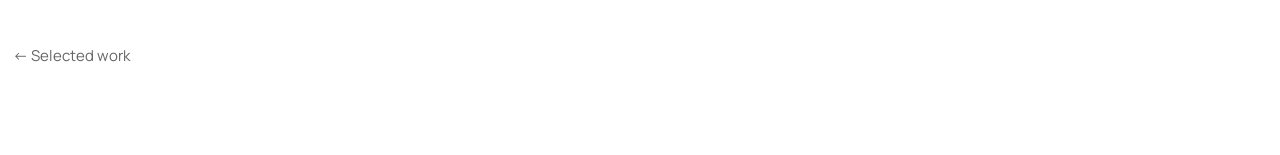
==== commit 95f3c3c0: "Prioritize first detail image" ====
--- a/express.html
+++ b/express.html
@@ -11,6 +11,7 @@
   <link href="https://fonts.googleapis.com/css2?family=Manrope:wght@400;500;600;700;800&display=swap" rel="stylesheet">
   <link rel="stylesheet" href="cursor.css">
   <link rel="stylesheet" href="project.css">
+  <link rel="preload" as="image" href="assets/project-details/express/01-express.avif" type="image/avif" fetchpriority="high">
   <script src="project-navigation.js" defer></script>
 </head>
 <body>
@@ -29,9 +30,9 @@
       <a class="back-link" data-project-back href="index.html#work">← Selected work</a>
     </div>
     <section class="project-gallery" aria-label="Express project images in order">
-      <picture><source type="image/avif" srcset="assets/project-details/express/01-express.avif"><img loading="eager" src="assets/project-details/express/01-express.jpg" alt="Express project presentation image 1 of 3" fetchpriority="high" decoding="async"></picture>
-      <picture><source type="image/avif" srcset="assets/project-details/express/02-express.avif"><img loading="eager" src="assets/project-details/express/02-express.jpg" alt="Express project presentation image 2 of 3" decoding="async"></picture>
-      <picture><source type="image/avif" srcset="assets/project-details/express/03-express.avif"><img loading="eager" src="assets/project-details/express/03-express.jpg" alt="Express project presentation image 3 of 3" decoding="async"></picture>
+      <picture><source type="image/avif" srcset="assets/project-details/express/01-express.avif"><img loading="eager" src="assets/project-details/express/01-express.jpg" alt="Express project presentation image 1 of 3" decoding="async" fetchpriority="high"></picture>
+      <picture><source type="image/avif" srcset="assets/project-details/express/02-express.avif"><img loading="eager" src="assets/project-details/express/02-express.jpg" alt="Express project presentation image 2 of 3" decoding="async" fetchpriority="low"></picture>
+      <picture><source type="image/avif" srcset="assets/project-details/express/03-express.avif"><img loading="eager" src="assets/project-details/express/03-express.jpg" alt="Express project presentation image 3 of 3" decoding="async" fetchpriority="low"></picture>
     </section>
     <nav class="project-bottom-nav" aria-label="Project navigation"><a class="back-link" data-project-back href="index.html#work">← Selected work</a></nav>
   </main>
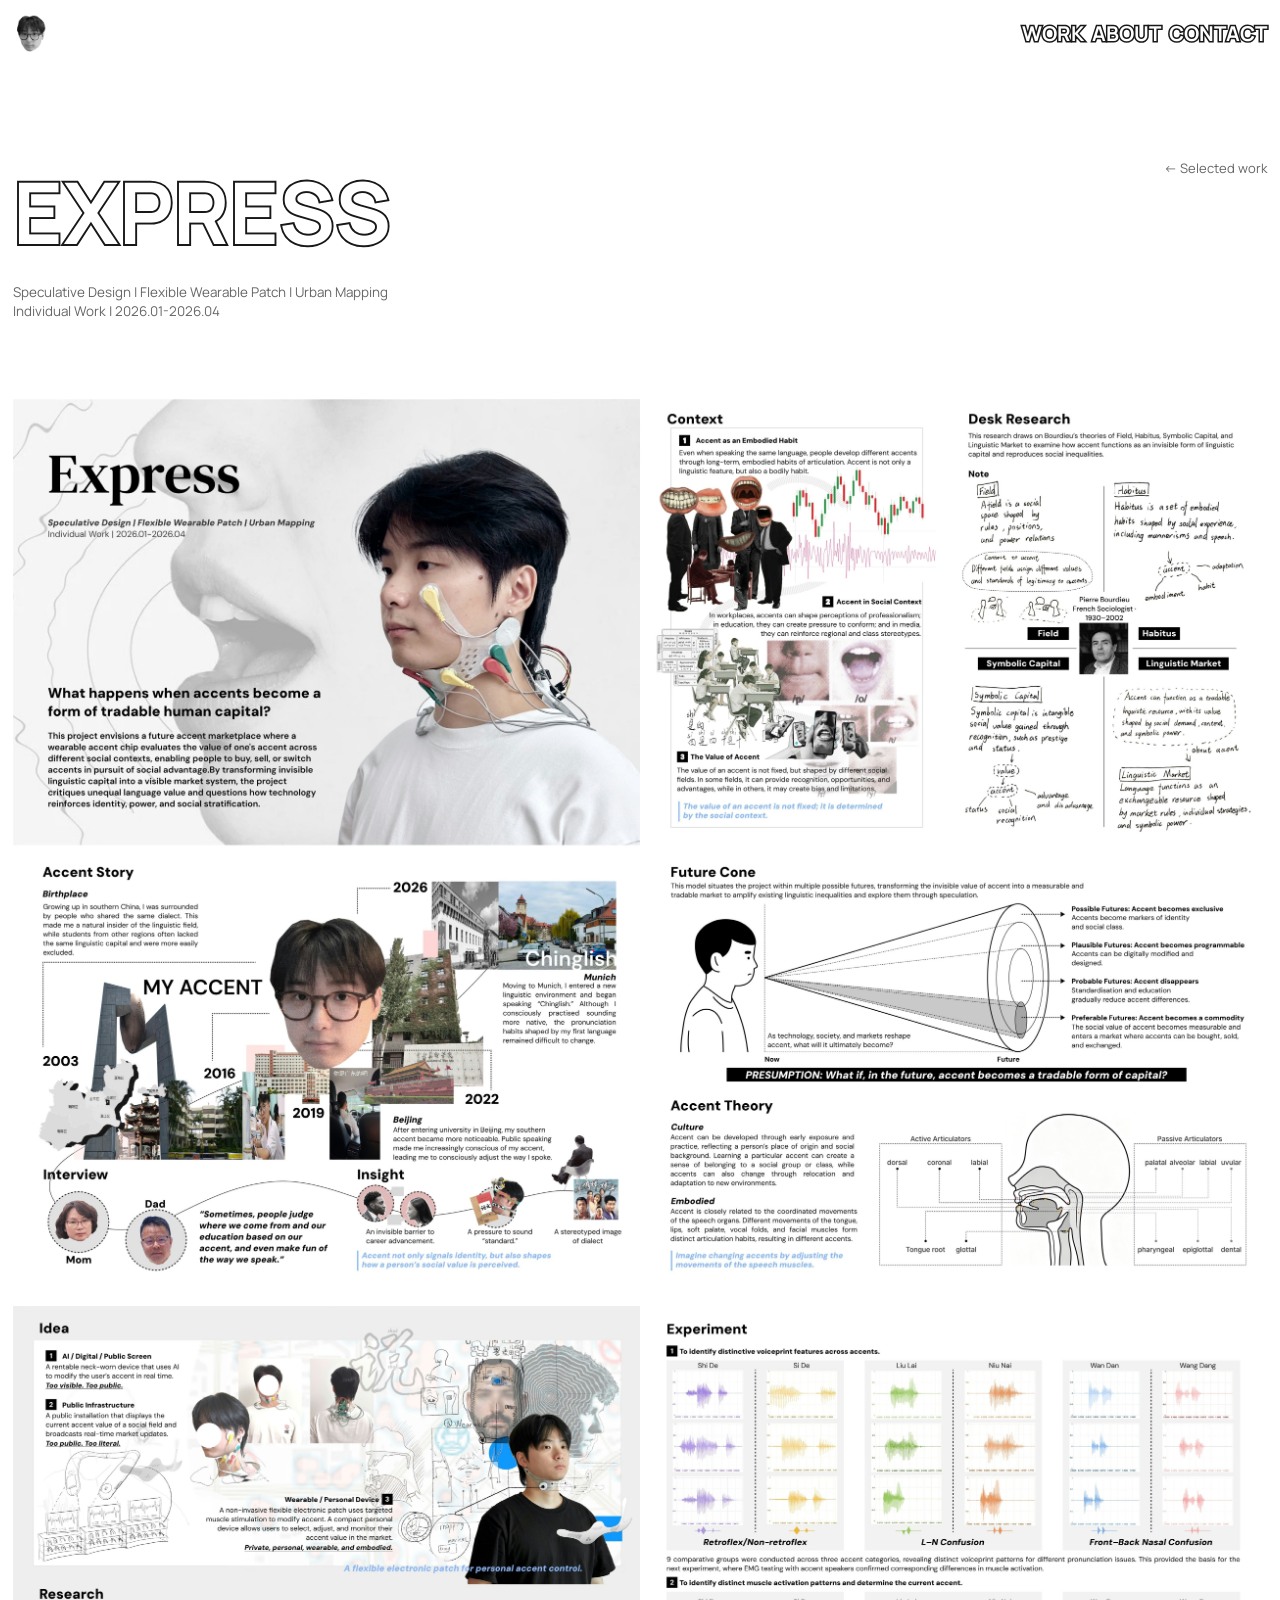
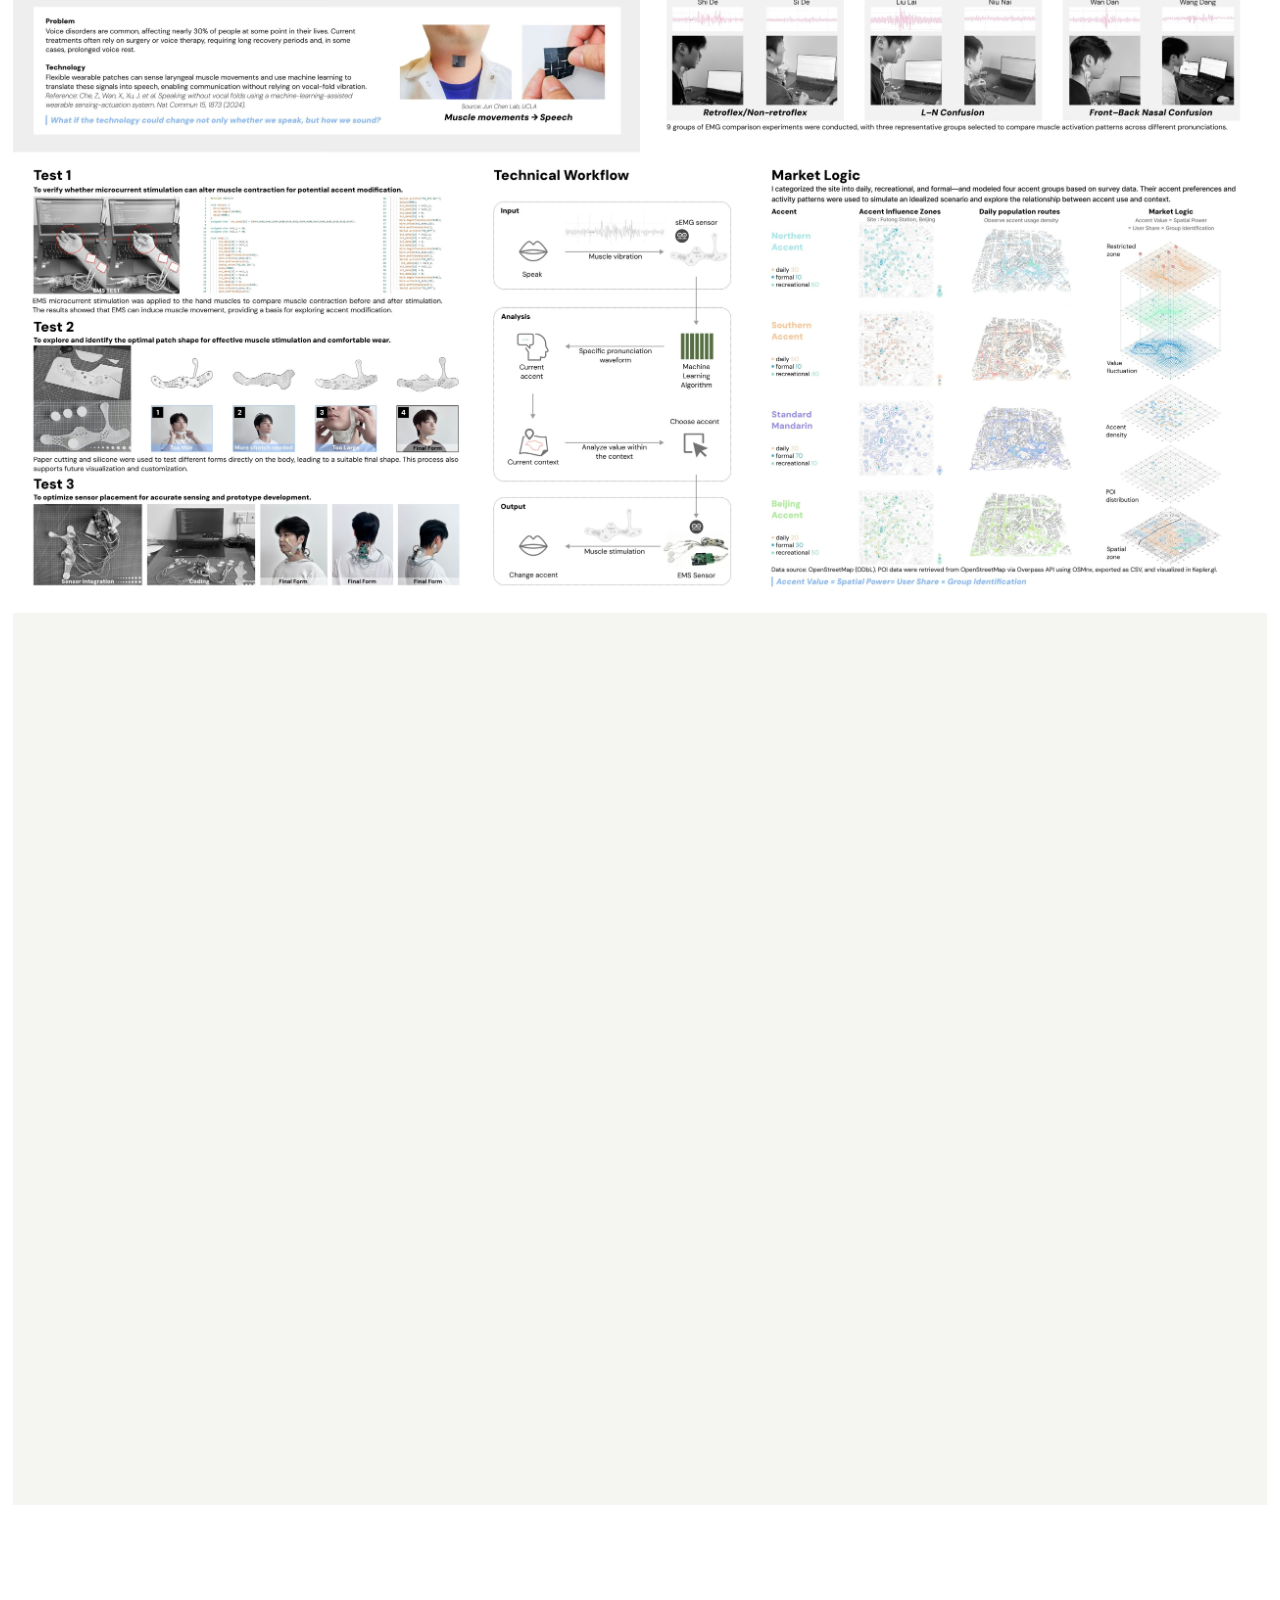
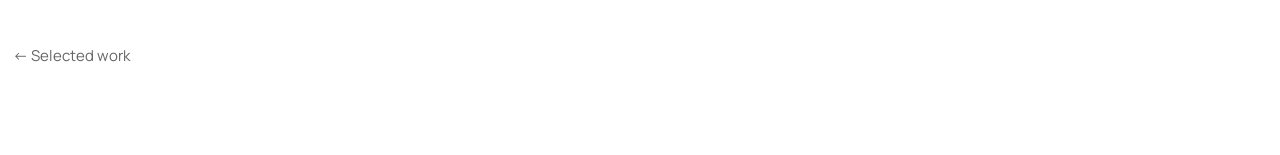
==== commit 73a42ba1: "Stream detail galleries smoothly" ====
--- a/express.html
+++ b/express.html
@@ -12,6 +12,7 @@
   <link rel="stylesheet" href="cursor.css">
   <link rel="stylesheet" href="project.css">
   <link rel="preload" as="image" href="assets/project-details/express/01-express.avif" type="image/avif" fetchpriority="high">
+  <script src="detail-images.js" defer></script>
   <script src="project-navigation.js" defer></script>
 </head>
 <body>
@@ -30,9 +31,9 @@
       <a class="back-link" data-project-back href="index.html#work">← Selected work</a>
     </div>
     <section class="project-gallery" aria-label="Express project images in order">
-      <picture><source type="image/avif" srcset="assets/project-details/express/01-express.avif"><img loading="eager" src="assets/project-details/express/01-express.jpg" alt="Express project presentation image 1 of 3" decoding="async" fetchpriority="high"></picture>
-      <picture><source type="image/avif" srcset="assets/project-details/express/02-express.avif"><img loading="eager" src="assets/project-details/express/02-express.jpg" alt="Express project presentation image 2 of 3" decoding="async" fetchpriority="low"></picture>
-      <picture><source type="image/avif" srcset="assets/project-details/express/03-express.avif"><img loading="eager" src="assets/project-details/express/03-express.jpg" alt="Express project presentation image 3 of 3" decoding="async" fetchpriority="low"></picture>
+      <picture><source type="image/avif" srcset="assets/project-details/express/01-express.avif"><img loading="eager" src="assets/project-details/express/01-express.jpg" alt="Express project presentation image 1 of 3" decoding="async" fetchpriority="high" width="5120" height="3641"></picture>
+      <picture data-deferred><source type="image/avif" data-srcset="assets/project-details/express/02-express.avif"><img data-src="assets/project-details/express/02-express.jpg" alt="Express project presentation image 2 of 3" decoding="async" width="5120" height="3641"></picture>
+      <picture data-deferred><source type="image/avif" data-srcset="assets/project-details/express/03-express.avif"><img data-src="assets/project-details/express/03-express.jpg" alt="Express project presentation image 3 of 3" decoding="async" width="5120" height="3641"></picture>
     </section>
     <nav class="project-bottom-nav" aria-label="Project navigation"><a class="back-link" data-project-back href="index.html#work">← Selected work</a></nav>
   </main>
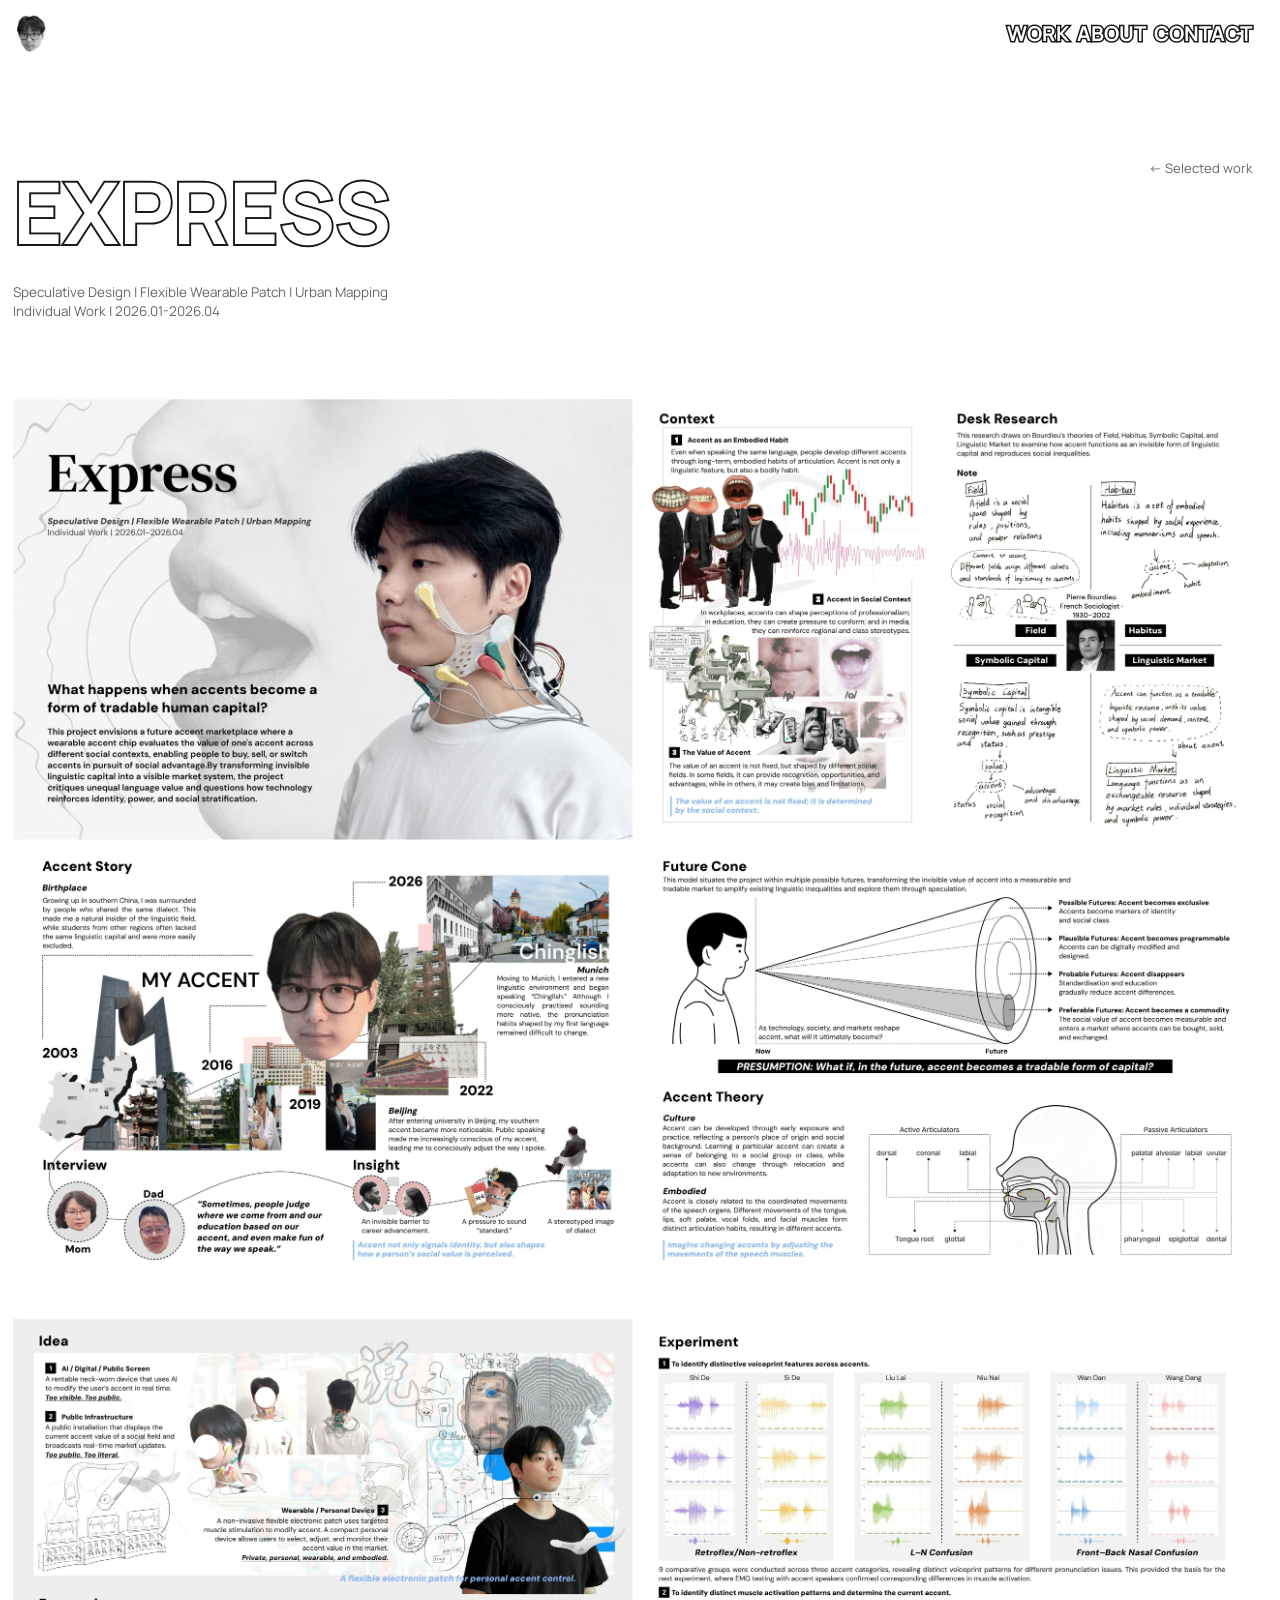
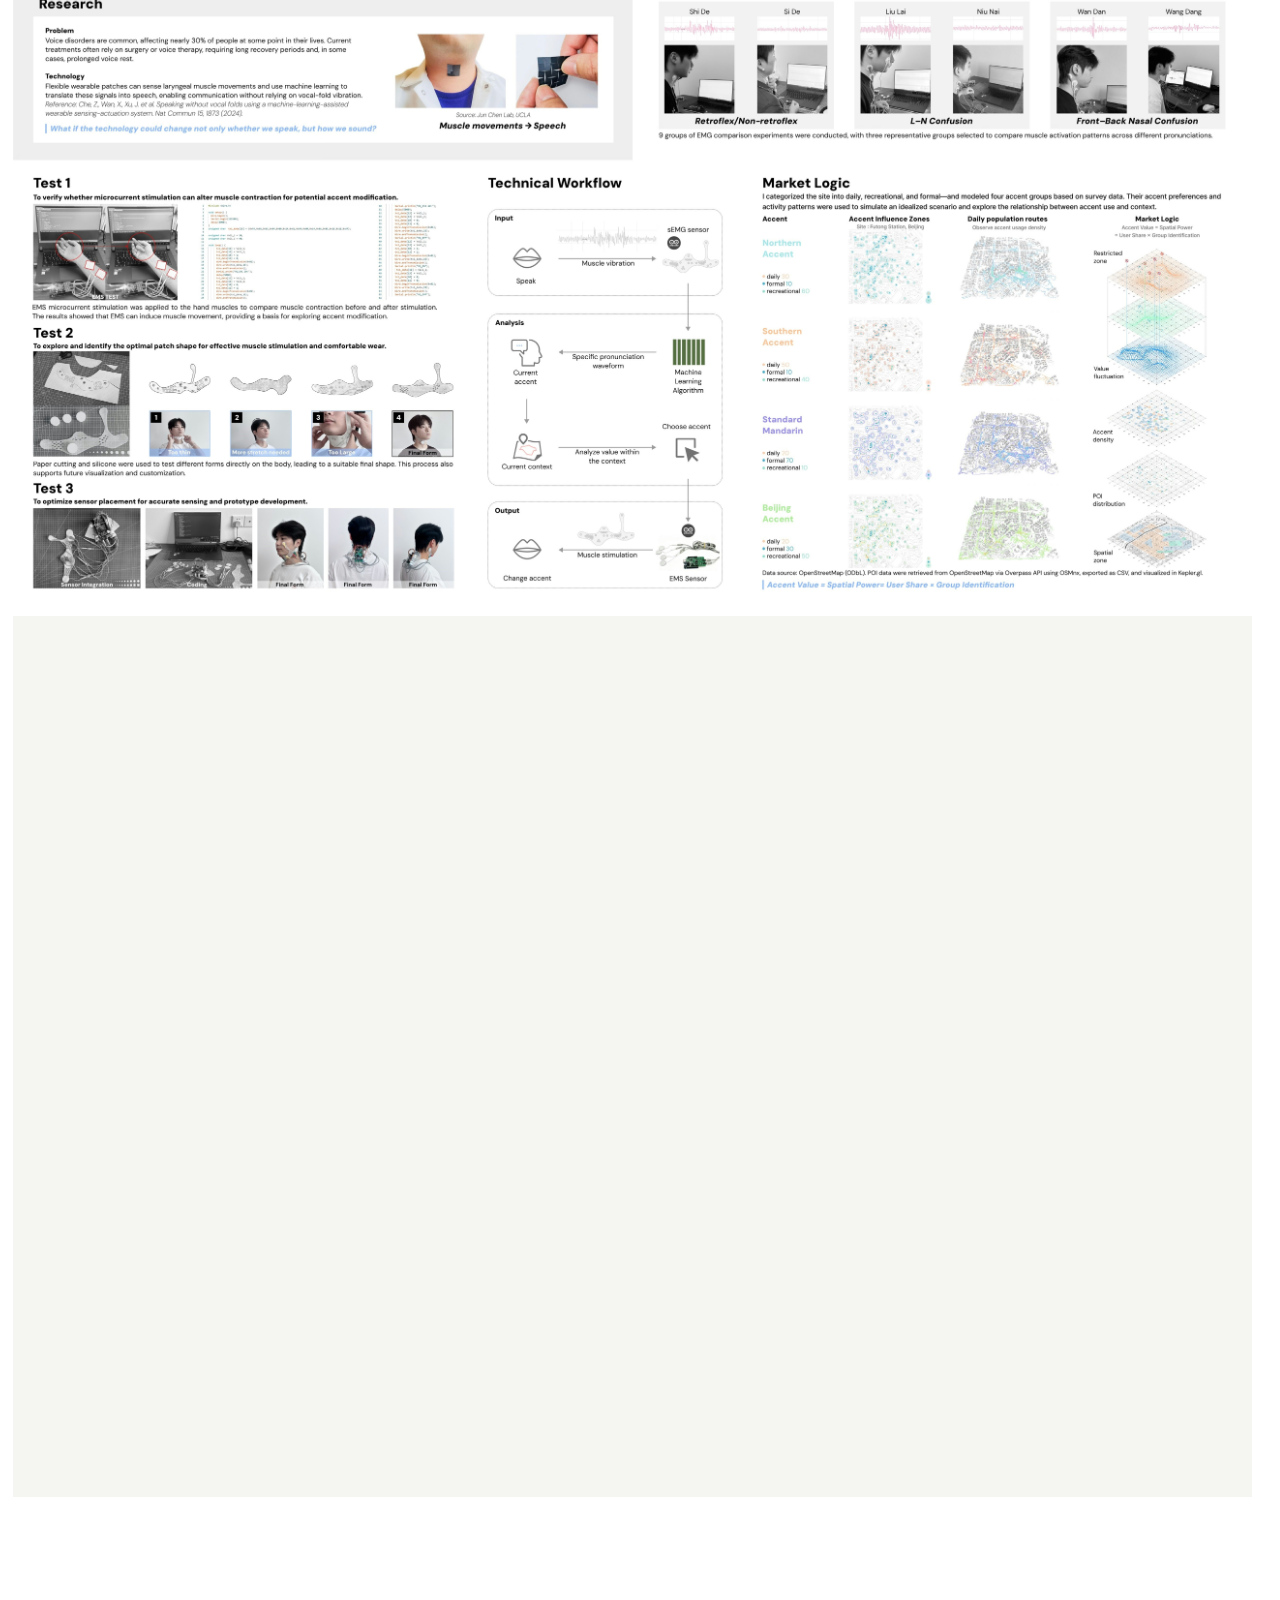
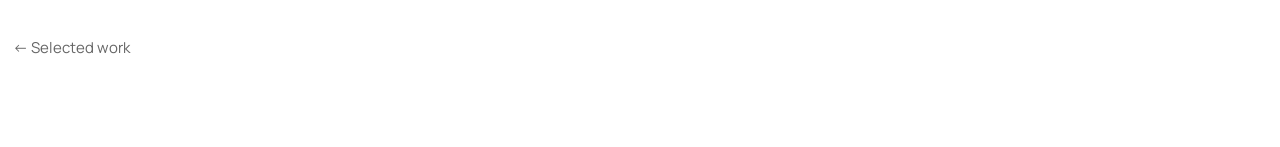
==== commit ab6b17c5: "Publish responsive portfolio updates" ====
--- a/express.html
+++ b/express.html
@@ -2,7 +2,7 @@
 <html lang="en">
 <head>
   <meta charset="utf-8">
-  <meta name="viewport" content="width=device-width, initial-scale=1">
+  <meta name="viewport" content="width=device-width, initial-scale=1, viewport-fit=cover">
   <meta name="theme-color" content="#ffffff">
   <meta name="description" content="Express project by Boyu Yang.">
   <title>Express — Boyu Yang</title>
@@ -13,7 +13,13 @@
   <link rel="stylesheet" href="project.css">
   <link rel="preload" as="image" href="assets/project-details/express/01-express.avif" type="image/avif" fetchpriority="high">
   <script src="detail-images.js" defer></script>
-  <script src="project-navigation.js" defer></script>
+  <script src="project-navigation.js?v=mobile-1" defer></script>
+  <link rel="stylesheet" href="paper-motion.css?v=cursor-dot-2">
+  <script src="paper-motion.js" defer></script>
+  <script src="cursor-dot.js" defer></script>
+  <link rel="stylesheet" href="side-panels.css?v=pink-headings-no-hyphens-1">
+  <script src="side-panels.js" defer></script>
+  <link rel="stylesheet" href="responsive.css?v=mobile-1">
 </head>
 <body>
   <header class="topbar page-shell">
--- a/cursor.css
+++ b/cursor.css
@@ -1,5 +1,10 @@
-body, a, button, [role="button"] {
-  cursor: url("data:image/svg+xml,%3Csvg xmlns='http://www.w3.org/2000/svg' width='16' height='16' viewBox='0 0 16 16'%3E%3Ccircle cx='8' cy='8' r='4' fill='%23181818' stroke='white' stroke-width='2'/%3E%3C/svg%3E") 8 8, auto;
+:root {
+  --cursor-black: url("assets/cursors/dot-black.png") 12 12, auto;
+  --cursor-white: url("assets/cursors/dot-white.png") 12 12, auto;
+  --cursor-dot: var(--cursor-black);
+  --cursor-on-fill: var(--cursor-white);
 }
 
+body, a, button, [role="button"] { cursor: var(--cursor-dot); }
+
 input, textarea, [contenteditable="true"] { cursor: text; }
--- a/paper-motion.css
+++ b/paper-motion.css
@@ -0,0 +1,158 @@
+/* Dotted paper belongs to the homepage; detail pages retain solid backgrounds. */
+body {
+  --paper-dot: rgb(24 24 24 / 15%);
+  background-color: var(--paper, #fff);
+}
+
+body.portfolio-home {
+  background-image: radial-gradient(circle, var(--paper-dot) .75px, transparent .95px);
+  background-size: 22px 22px;
+  background-position: 11px 11px;
+}
+
+.portfolio-home .hero { position: relative; }
+.portrait-interaction {
+  display: flex;
+  align-items: flex-start;
+  justify-content: flex-end;
+  width: min(100%, clamp(220px, 19vw, 300px));
+  margin-right: clamp(12px, 1.5vw, 24px);
+  justify-self: end;
+}
+.portrait-interaction .hero-portrait { width: 100%; margin-right: 0; }
+.portrait-greeting {
+  position: absolute;
+  width: clamp(125px, 14.5vw, 210px);
+  height: auto;
+  pointer-events: none;
+  z-index: 1;
+  object-fit: contain;
+  opacity: 0;
+  visibility: hidden;
+  transform: translateY(5px) rotate(-3deg);
+  transition: opacity .16s ease, transform .2s ease, visibility 0s linear .16s;
+}
+.portrait-greeting.is-visible {
+  opacity: 1;
+  visibility: visible;
+  transform: translateY(0) rotate(0);
+  transition-delay: 0s;
+}
+@media (prefers-reduced-motion: reduce) {
+  .portrait-greeting { transform: none; transition: none; }
+}
+@media (max-width: 640px) {
+  .portrait-interaction { width: min(47vw, 193px); margin-right: 0; }
+  .portrait-interaction .hero-portrait { width: 100%; }
+}
+
+/* Solid paper under outlined words also protects the counters in A, B, O, etc. */
+.nav a, .work-category { background-color: var(--paper); }
+.hero-title-svg, .detail-title-svg { background-color: var(--paper); }
+.hero-title-svg.letter-paper-ready,
+.detail-title-svg.letter-paper-ready { background-color: transparent; }
+.letter-paper { fill: var(--paper); stroke: none; pointer-events: none; }
+
+.portfolio-cursor-dot {
+  position: fixed;
+  top: 0;
+  left: 0;
+  width: 12px;
+  height: 12px;
+  padding: 0;
+  border: 0;
+  outline: 0;
+  border-radius: 50%;
+  background: #000;
+  box-shadow: none;
+  pointer-events: none;
+  z-index: 2147483647;
+  opacity: 0;
+}
+.portfolio-cursor-dot.is-visible { opacity: 1; }
+.portfolio-cursor-dot.is-white { background: #fff; }
+@media (hover: hover) and (pointer: fine) {
+  html.cursor-dot-enabled,
+  html.cursor-dot-enabled *,
+  html.cursor-dot-enabled *::before,
+  html.cursor-dot-enabled *::after { cursor: none !important; }
+}
+
+@media (hover: hover) and (pointer: fine) {
+  body, body * { cursor: var(--cursor-black); }
+  input, textarea, [contenteditable="true"] { cursor: text; }
+  .hero-title-svg tspan, .detail-title-svg tspan,
+  .work-category, .np-track, .np-track.is-dragging { cursor: var(--cursor-dot); }
+  .hero-title-svg tspan:hover,
+  .detail-title-svg tspan:not(.title-orange):not(.title-blue):hover,
+  .nav a:hover, .work-category:hover,
+  .work-category[aria-pressed="true"] { cursor: var(--cursor-on-fill); }
+  .perceive-page .detail-title-svg tspan:hover,
+  .perceive-page .nav a:hover { cursor: var(--cursor-black); }
+}
+
+.paper-progress {
+  position: fixed;
+  inset: 0 0 auto;
+  height: 2px;
+  background: var(--ink);
+  transform: scaleX(0);
+  transform-origin: left;
+  pointer-events: none;
+  z-index: 100;
+}
+
+@supports (animation-timeline: scroll()) {
+  .paper-progress {
+    animation: paper-reading-progress linear both;
+    animation-timeline: scroll(root block);
+  }
+}
+
+@keyframes paper-reading-progress {
+  from { transform: scaleX(0); }
+  to { transform: scaleX(1); }
+}
+
+/* Individual translate avoids overriding portrait tilt and carousel transforms. */
+.paper-reveal {
+  transition: opacity .55s ease, translate .7s cubic-bezier(.2, .7, .2, 1);
+}
+.paper-reveal.is-waiting { opacity: 0; translate: 0 24px; }
+.paper-reveal.is-in-view { opacity: 1; translate: 0 0; }
+.paper-reveal:focus-within { opacity: 1; translate: 0 0; }
+.hero-portrait.paper-reveal {
+  transition: transform .35s cubic-bezier(.2, .8, .2, 1), filter .35s ease,
+    opacity .55s ease, translate .7s cubic-bezier(.2, .7, .2, 1);
+}
+.about-photo-paper.paper-reveal {
+  transition: box-shadow .3s ease, transform .2s ease-out,
+    opacity .55s ease, translate .7s cubic-bezier(.2, .7, .2, 1);
+}
+
+.project-link:focus-visible { outline: 1px solid var(--ink); outline-offset: 7px; }
+.project-title { transition: translate .25s ease; }
+@media (hover: hover) and (pointer: fine) {
+  .project-link:hover .project-title { translate: 4px 0; }
+}
+
+.back-link { transition: color .2s ease, translate .2s ease; }
+.back-link:hover { translate: -3px 0; }
+
+@media (prefers-reduced-motion: reduce) {
+  html { scroll-behavior: auto !important; }
+  .paper-reveal, .paper-reveal.is-waiting, .paper-reveal.is-in-view {
+    opacity: 1;
+    translate: none;
+    transition: none;
+  }
+  .paper-progress { display: none; }
+  .project-title, .back-link { transition: none; translate: none !important; }
+}
+
+@media print {
+  .portfolio-cursor-dot { display: none; }
+  body.portfolio-home { background-image: none; }
+  .paper-progress { display: none; }
+  .paper-reveal.is-waiting { opacity: 1; translate: none; }
+}
--- a/side-panels.css
+++ b/side-panels.css
@@ -0,0 +1,507 @@
+    .about-section {
+      display: grid;
+      grid-template-columns: minmax(240px, .75fr) minmax(0, 2fr);
+      gap: clamp(40px, 7vw, 120px);
+      padding: clamp(24px, 4vw, 56px) 0 clamp(90px, 12vw, 164px);
+      border-top: 1px solid var(--line);
+    }
+
+    .about-sidebar, .about-details { min-width: 0; }
+
+    .about-sidebar {
+      display: flex;
+      flex-direction: column;
+      align-items: start;
+    }
+
+    .about-title {
+      margin: 0 0 14px;
+      font-size: clamp(18px, 1.65vw, 24px);
+      line-height: 1;
+      letter-spacing: 0;
+      font-weight: 700;
+    }
+
+    .about-photo-paper {
+      width: min(100%, 330px);
+      margin-top: 12px;
+      padding: 9px;
+      background: #fff;
+      box-shadow: 0 14px 30px rgb(0 0 0 / 12%), 0 2px 5px rgb(0 0 0 / 8%);
+      transform: perspective(900px) rotateX(var(--paper-tilt-x, 0deg)) rotateY(var(--paper-tilt-y, 0deg)) rotate(-2deg) translate3d(var(--paper-shift-x, 0px), var(--paper-shift-y, 0px), 0);
+      transform-origin: center;
+      animation: paper-drift 5.5s ease-in-out infinite;
+      transition: box-shadow .3s ease, transform .2s ease-out;
+      will-change: transform;
+    }
+
+    .about-photo-paper:hover {
+      box-shadow: 0 20px 38px rgb(0 0 0 / 17%), 0 3px 7px rgb(0 0 0 / 10%);
+    }
+
+    .about-photo {
+      display: block;
+      width: 100%;
+      height: auto;
+    }
+
+    .about-identity {
+      display: grid;
+      gap: 4px;
+      margin: 18px 0 22px;
+    }
+
+    .about-name {
+      margin: 0;
+      font-size: clamp(16px, 1.35vw, 20px);
+      line-height: 1.15;
+      font-weight: 700;
+    }
+
+    .about-address {
+      margin: 0;
+      color: #666;
+      font-size: clamp(12px, .85vw, 14px);
+      line-height: 1.4;
+    }
+
+    @keyframes paper-drift {
+      0%, 100% { translate: 0 0; }
+      50% { translate: 0 -8px; }
+    }
+
+    .about-heading {
+      margin: 0 0 12px;
+      color: #ff8b8f;
+      font-size: clamp(17px, 1.55vw, 23px);
+      line-height: 1;
+      letter-spacing: 0;
+      font-weight: 700;
+    }
+
+    .about-group { margin-bottom: clamp(34px, 4vw, 56px); }
+    .about-group:last-child { margin-bottom: 0; }
+    .about-group-content { min-width: 0; }
+
+    .about-entry {
+      display: grid;
+      grid-template-columns: minmax(0, 1fr) auto;
+      column-gap: 28px;
+      row-gap: 4px;
+      margin-bottom: 18px;
+      transition: transform .22s ease;
+    }
+
+    .about-entry:last-child { margin-bottom: 0; }
+
+    .about-entry strong {
+      font-size: clamp(14px, 1.1vw, 17px);
+      line-height: 1.25;
+      font-weight: 700;
+      transition: color .22s ease;
+    }
+
+    .about-entry:hover { transform: translateX(3px); }
+    .about-entry:hover strong { color: #df7379; }
+
+    .about-date {
+      color: #555;
+      font-size: clamp(11px, .85vw, 13px);
+      line-height: 1.35;
+      white-space: nowrap;
+    }
+
+    .about-entry span:not(.about-date) {
+      color: #555;
+      font-size: clamp(12px, .95vw, 14px);
+      line-height: 1.4;
+    }
+
+    .about-standard-entry {
+      margin-bottom: 18px;
+      transition: transform .22s ease;
+    }
+
+    .about-standard-entry:last-child { margin-bottom: 0; }
+    .about-standard-entry:hover { transform: translateX(3px); }
+
+    .about-standard-head,
+    .about-standard-detail {
+      display: flex;
+      align-items: baseline;
+      justify-content: space-between;
+      gap: 18px;
+    }
+
+    .about-standard-head strong {
+      color: var(--ink);
+      font-size: clamp(14px, 1.1vw, 17px);
+      line-height: 1.3;
+    }
+
+    .about-standard-location,
+    .about-standard-date {
+      flex: 0 0 auto;
+      color: #555;
+      font-size: clamp(11px, .85vw, 13px);
+      line-height: 1.35;
+      white-space: nowrap;
+    }
+
+    .about-standard-detail {
+      justify-content: flex-start;
+      margin-top: 3px;
+      color: #555;
+      font-size: clamp(12px, .95vw, 14px);
+      line-height: 1.4;
+    }
+
+    .about-standard-detail em { color: var(--ink); font-style: italic; }
+    .about-standard-detail .about-standard-date { margin-left: auto; }
+    .about-standard-note {
+      margin: 2px 0 0;
+      color: #555;
+      font-size: clamp(12px, .95vw, 14px);
+      line-height: 1.4;
+    }
+
+    .about-project-entry {
+      display: block;
+      margin-bottom: 24px;
+      transition: transform .22s ease;
+    }
+
+    .about-project-entry:last-child { margin-bottom: 0; }
+    .about-project-entry:hover { transform: translateX(3px); }
+
+    .about-project-head,
+    .about-project-role {
+      display: flex;
+      align-items: baseline;
+      justify-content: space-between;
+      gap: 18px;
+    }
+
+    .about-project-head strong {
+      color: var(--ink);
+      font-size: clamp(14px, 1.1vw, 17px);
+      line-height: 1.3;
+    }
+
+    .about-project-location,
+    .about-project-date {
+      flex: 0 0 auto;
+      color: #555;
+      font-size: clamp(11px, .85vw, 13px);
+      line-height: 1.35;
+      white-space: nowrap;
+    }
+
+    .about-project-role {
+      justify-content: flex-start;
+      margin-top: 3px;
+      color: #555;
+      font-size: clamp(12px, .95vw, 14px);
+      line-height: 1.4;
+    }
+
+    .about-project-role em { color: var(--ink); font-style: italic; }
+    .about-project-role .about-project-date { margin-left: auto; }
+    .about-project-bullets {
+      margin: 8px 0 0;
+      padding-left: 18px;
+      color: #555;
+      font-size: clamp(12px, .95vw, 14px);
+      line-height: 1.45;
+    }
+
+    .about-project-bullets li { margin: 3px 0; }
+
+    .about-contact {
+      display: grid;
+      gap: 10px;
+      margin-bottom: 0;
+    }
+
+    .about-contact-title {
+      margin: 0 0 3px;
+      color: #ff8b8f;
+      font-size: 15px;
+      line-height: 1.2;
+      font-weight: 700;
+    }
+
+    .about-contact a {
+      display: flex;
+      align-items: center;
+      gap: 10px;
+      margin: 0;
+      color: var(--ink);
+      font-size: clamp(13px, 1vw, 15px);
+      line-height: 1.35;
+      text-decoration: none;
+    }
+
+    .about-contact-icon {
+      display: block;
+      width: 17px;
+      height: 17px;
+      flex: 0 0 17px;
+      fill: currentColor;
+    }
+
+    .about-contact a { transition: color .2s ease, transform .2s ease; }
+    .about-contact a:hover { color: #df7379; text-decoration: underline; text-underline-offset: 4px; transform: translateX(2px); }
+
+    .about-location { color: #555 !important; }
+
+    .about-skills-label {
+      margin: 0 0 14px;
+      color: #555;
+      font-size: 12px;
+      line-height: 1.4;
+      text-transform: uppercase;
+      letter-spacing: .04em;
+    }
+
+    .about-skills {
+      display: grid;
+      grid-template-columns: repeat(4, minmax(0, 1fr));
+      gap: 12px;
+      margin-bottom: 30px;
+    }
+
+    .about-skill {
+      display: grid;
+      justify-items: center;
+      gap: 7px;
+      min-width: 0;
+      color: #555;
+      font-size: 10px;
+      text-align: center;
+    }
+
+    .about-skill-icon {
+      display: grid;
+      place-items: center;
+      width: 36px;
+      height: 36px;
+      padding: 4px;
+      object-fit: contain;
+      opacity: .72;
+      transition: opacity .2s ease, transform .2s ease;
+    }
+
+    .about-skill:hover .about-skill-icon {
+      opacity: 1;
+      transform: translateY(-2px);
+    }
+
+/* Side panels share the portfolio typeface and keep the current page in view. */
+html { scrollbar-gutter: stable; }
+html.side-panel-open { overflow: hidden; }
+.side-panel-layer {
+  position: fixed;
+  inset: 0;
+  z-index: 1000;
+  visibility: hidden;
+  pointer-events: none;
+  transition: visibility 0s linear .42s;
+}
+.side-panel-layer.is-open {
+  visibility: visible;
+  pointer-events: auto;
+  transition-delay: 0s;
+}
+.side-panel-backdrop {
+  position: absolute;
+  inset: 0;
+  background: rgb(255 255 255 / 78%);
+  opacity: 0;
+  transition: opacity .4s ease;
+}
+.side-panel-layer.is-open .side-panel-backdrop { opacity: 1; }
+.side-panel {
+  --paper: #fff;
+  --ink: #181818;
+  position: absolute;
+  inset: 0 0 0 auto;
+  display: flex;
+  flex-direction: column;
+  width: min(66vw, 1120px);
+  height: 100%;
+  background: #fff;
+  color: #181818;
+  border-left: 1px solid #ededed;
+  font-family: "Manrope", "Helvetica Neue", Arial, sans-serif;
+  -webkit-font-smoothing: antialiased;
+  transform: translateX(100%);
+  transition: transform .48s cubic-bezier(.22, .7, .2, 1), width .35s ease;
+  outline: none;
+}
+.side-panel[data-panel="contact"] { width: min(44vw, 640px); }
+.side-panel-layer.is-open .side-panel { transform: translateX(0); }
+.side-panel-header {
+  display: flex;
+  align-items: center;
+  justify-content: space-between;
+  flex: 0 0 auto;
+  gap: 24px;
+  padding: 22px clamp(22px, 2.4vw, 42px);
+  border-bottom: 1px solid #eee;
+}
+.side-panel-label { margin: 0; font-size: 14px; font-weight: 600; }
+.side-panel-actions { display: flex; align-items: center; gap: 22px; }
+.side-panel-action {
+  appearance: none;
+  border: 0;
+  padding: 4px 0;
+  color: #999;
+  background: none;
+  font: inherit;
+  font-size: 12px;
+  transition: color .2s ease;
+}
+.side-panel-action[aria-pressed="true"], .side-panel-action:hover { color: #181818; }
+.side-panel-close { color: #181818; }
+.side-panel-action:focus-visible, .side-panel a:focus-visible {
+  outline: 1px solid #181818;
+  outline-offset: 5px;
+}
+.side-panel-scroll {
+  flex: 1 1 auto;
+  min-height: 0;
+  overflow-y: auto;
+  overscroll-behavior: contain;
+  scrollbar-width: thin;
+  scrollbar-color: #ddd transparent;
+  padding: clamp(28px, 3vw, 48px) clamp(22px, 2.4vw, 42px) 48px;
+  scroll-behavior: auto;
+}
+.side-panel .about-section { display: block; padding: 0; border: 0; }
+.side-panel .about-sidebar {
+  display: grid;
+  grid-template-columns: minmax(170px, .85fr) minmax(0, 1.15fr);
+  gap: 0 32px;
+  align-items: start;
+  margin-bottom: 40px;
+}
+.side-panel .about-title { display: none; }
+.side-panel .about-photo-paper {
+  grid-column: 1;
+  grid-row: 1 / 3;
+  width: min(100%, 310px);
+  align-self: end;
+  margin: 0;
+  padding: 0;
+  background: transparent;
+  box-shadow: 0 14px 30px rgb(0 0 0 / 12%), 0 2px 5px rgb(0 0 0 / 8%);
+}
+.side-panel .about-identity { grid-column: 2; margin: 0 0 18px; }
+.side-panel .about-intro {
+  grid-column: 2;
+  min-width: 0;
+  font-size: 12.5px;
+  font-weight: 400;
+  line-height: 1.65;
+  color: #444;
+  text-align: justify;
+  text-align-last: left;
+  -webkit-hyphens: none;
+  hyphens: none;
+  overflow-wrap: break-word;
+}
+.side-panel .about-intro p { margin: 0 0 8px; }
+.side-panel .about-intro p:last-child { margin-bottom: 0; }
+.side-panel .about-name { font-size: clamp(20px, 2vw, 30px); line-height: 1.15; }
+.side-panel .about-address { font-size: 11px; margin-top: 6px; letter-spacing: .05em; }
+.side-panel .about-skills-label { grid-column: 2; margin: 0 0 14px; font-size: 11px; letter-spacing: .04em; }
+.side-panel .about-skills { grid-column: 2; gap: 18px 14px; margin: 0; }
+.side-panel .about-skill-icon { width: 32px; height: 32px; }
+.side-panel .about-skill { font-size: 10px; }
+.side-panel .about-skills-group .about-skills { grid-column: auto; grid-template-columns: repeat(8, minmax(0, 1fr)); }
+.side-panel .about-group {
+  display: grid;
+  grid-template-columns: 122px minmax(0, 1fr);
+  gap: 24px;
+  padding-top: 26px;
+  margin-bottom: 32px;
+  border-top: 1px solid #e8e8e8;
+}
+.side-panel .about-heading { margin: 2px 0 0; font-size: 12px; line-height: 1.4; color: #ff8b8f; }
+.side-panel .about-standard-head strong,
+.side-panel .about-project-head strong,
+.side-panel .about-entry strong { font-size: 13px; line-height: 1.5; }
+.side-panel .about-standard-detail,
+.side-panel .about-project-role { gap: 10px; }
+.side-panel .about-standard-head,
+.side-panel .about-project-head { gap: 10px; }
+.side-panel .about-standard-location, .side-panel .about-project-location,
+.side-panel .about-standard-date, .side-panel .about-project-date { font-size: 10px; }
+.side-panel .about-standard-detail > span:first-child,
+.side-panel .about-project-role,
+.side-panel .about-project-bullets,
+.side-panel .about-standard-note { font-size: 12px; line-height: 1.7; }
+.side-panel .about-project-bullets { padding-left: 16px; }
+.side-panel-loading, .side-panel-error { font-size: 14px; color: #777; line-height: 1.7; }
+.side-panel-error button { font: inherit; border: 0; padding: 0; border-bottom: 1px solid; background: none; }
+.side-contact { padding-top: clamp(24px, 5vh, 64px); }
+.side-contact h2 {
+  max-width: 400px;
+  margin: 0 0 18px;
+  font-size: clamp(32px, 3vw, 48px);
+  font-weight: 500;
+  line-height: 1.15;
+  letter-spacing: -.045em;
+}
+.side-contact-location { margin: 0 0 48px; color: #777; font-size: 12px; }
+.side-panel .side-contact .about-contact { display: grid; margin: 0; gap: 0; }
+.side-contact .about-contact-title { display: none; }
+.side-panel .side-contact .about-contact a {
+  display: flex;
+  align-items: center;
+  gap: 16px;
+  padding: 23px 0;
+  border-top: 1px solid #e8e8e8;
+  color: #181818;
+  font-size: clamp(16px, 1.6vw, 22px);
+  text-decoration: none;
+  overflow-wrap: anywhere;
+}
+.side-contact .about-contact a:last-child { border-bottom: 1px solid #e8e8e8; }
+.side-contact .about-contact-icon { flex: 0 0 21px; width: 21px; height: 21px; fill: currentColor; }
+.side-contact .about-contact a:hover { color: #777; }
+
+@media (max-width: 1100px) {
+  .side-panel { width: 78vw; }
+  .side-panel[data-panel="contact"] { width: 60vw; }
+  .side-panel .about-group { grid-template-columns: 1fr; gap: 18px; }
+  .side-panel .about-heading { letter-spacing: .05em; }
+  .side-panel .about-skills-group .about-skills { grid-template-columns: repeat(4, minmax(0, 1fr)); }
+}
+@media (max-width: 640px) {
+  .side-panel, .side-panel[data-panel="contact"] { width: calc(100% - 22px); }
+  .side-panel-header { padding: 18px 20px; gap: 16px; }
+  .side-panel-actions { gap: 16px; }
+  .side-panel-scroll { padding: 28px 22px 40px; }
+  .side-panel .about-sidebar { display: block; margin-bottom: 36px; }
+  .side-panel .about-photo-paper { width: min(68%, 215px); margin: 2px auto 28px; }
+  .side-panel .about-identity { margin: 0 0 24px; }
+  .side-panel .about-skills-label { margin-bottom: 14px; }
+  .side-panel .about-skills { grid-template-columns: repeat(4, minmax(0, 1fr)); }
+  .side-panel .about-group { padding-top: 24px; }
+  .side-panel .about-standard-head, .side-panel .about-project-head,
+  .side-panel .about-standard-detail { flex-direction: column; align-items: start; gap: 3px; }
+  .side-panel .about-project-role { display: block; }
+  .side-panel .about-project-date { display: block; margin-top: 3px; }
+  .side-panel .about-standard-entry, .side-panel .about-project-entry { margin-bottom: 24px; }
+  .side-contact h2 { font-size: 34px; }
+  .side-panel .side-contact .about-contact a { font-size: 16px; }
+}
+@media (prefers-reduced-motion: reduce) {
+  .side-panel-layer, .side-panel, .side-panel-backdrop { transition-duration: .01ms; }
+  .side-panel .about-photo-paper { animation: none; }
+}
+@media print {
+  .side-panel-layer { display: none; }
+}
--- a/responsive.css
+++ b/responsive.css
@@ -0,0 +1,182 @@
+/* Shared small-screen layout. Desktop typography and image proportions stay intact. */
+.portfolio-home { overflow-anchor: none; }
+@media (max-width: 1024px) {
+  html { scrollbar-gutter: auto; }
+  .page-shell, .nanping-page .page-shell {
+    padding-left: max(var(--page-gutter), env(safe-area-inset-left));
+    padding-right: max(var(--page-gutter), env(safe-area-inset-right));
+  }
+  .topbar { transform: none; }
+  .wordmark { flex: 0 0 38px; }
+  .nav a { min-height: 44px; justify-content: center; }
+  .detail-title-block { max-width: 100%; }
+  .project-info { flex-direction: column; gap: 8px; }
+  .project-meta { flex-basis: auto; max-width: none; text-align: left; }
+  .side-panel-header { padding-top: max(16px, env(safe-area-inset-top)); padding-right: max(22px, env(safe-area-inset-right)); }
+  .side-panel-scroll { padding-right: max(22px, env(safe-area-inset-right)); padding-bottom: max(40px, env(safe-area-inset-bottom)); }
+}
+
+@media (min-width: 641px) and (max-width: 1024px) {
+  .portfolio-home .hero {
+    min-height: 450px;
+    grid-template-columns: minmax(0, 1fr) minmax(180px, 28%);
+    gap: 24px;
+    padding-top: 48px;
+    padding-bottom: 64px;
+  }
+  .portfolio-home .portrait-interaction { width: 100%; margin-right: 8px; }
+  .portfolio-home .hero-intro { max-width: 320px; }
+  .side-panel { width: min(90vw, 820px); }
+  .side-panel[data-panel="contact"] { width: min(70vw, 560px); }
+  .side-panel .about-sidebar { grid-template-columns: minmax(150px, .7fr) minmax(0, 1.3fr); gap: 0 24px; }
+}
+
+@media (max-width: 640px) {
+  :root { --page-gutter: 16px; --np-gutter: 16px; }
+  .page-shell, .nanping-page .page-shell {
+    padding-left: max(16px, env(safe-area-inset-left));
+    padding-right: max(16px, env(safe-area-inset-right));
+  }
+  .topbar {
+    height: auto;
+    min-height: 72px;
+    padding-top: env(safe-area-inset-top);
+    gap: 12px;
+  }
+  .wordmark { width: 36px; height: 44px; flex-basis: 36px; align-items: center; }
+  .wordmark img { height: 36px; }
+  .nav, .nanping-page .nav { gap: clamp(10px, 3vw, 18px); }
+  .nav a, .nanping-page .nav a {
+    font-size: clamp(14px, 4vw, 17px);
+    -webkit-text-stroke-width: 1.25px;
+    white-space: nowrap;
+  }
+  .portfolio-home .hero {
+    grid-template-columns: minmax(0, 1fr) minmax(0, .9fr);
+    gap: 22px 16px;
+    min-height: auto;
+    padding-top: 30px;
+    padding-bottom: 48px;
+  }
+  .hero-copy { display: contents; }
+  .hero-title-svg { grid-column: 1 / -1; margin-left: 0; width: 100%; }
+  .hero-intro {
+    grid-column: 1;
+    grid-row: 2;
+    align-self: end;
+    margin: 0 0 8px;
+    font-size: 13px;
+    line-height: 1.65;
+  }
+  .portfolio-home .portrait-interaction {
+    grid-column: 2;
+    grid-row: 2;
+    width: min(100%, 174px);
+    align-self: center;
+    margin: 0;
+  }
+  .portrait-interaction .hero-portrait { max-height: 210px; }
+  .portrait-greeting { width: clamp(100px, 29vw, 128px); }
+  .section-heading { align-items: start; gap: 2px; padding: 10px 0 18px; }
+  .work-categories { width: 100%; gap: 0 18px; justify-content: space-between; }
+  .work-category {
+    display: inline-flex;
+    align-items: center;
+    min-height: 44px;
+    font-size: clamp(14px, 3.9vw, 18px);
+    line-height: 1.35;
+    -webkit-text-stroke-width: .9px;
+  }
+  .work-count { font-size: 10px; }
+  .project-grid { row-gap: 34px; }
+  .project-image { aspect-ratio: 1.5 / 1; }
+  .project-info { padding-top: 12px; gap: 5px; }
+  .project-title { font-size: 21px; line-height: 1.25; }
+  .project-type { font-size: 12px; line-height: 1.65; }
+  .project-meta { font-size: 11px; line-height: 1.6; }
+  .work-section { padding-bottom: 64px; }
+  .footer { gap: 16px; flex-wrap: wrap; padding-block: 18px max(18px, env(safe-area-inset-bottom)); }
+  .footer-note { font-size: 10px; }
+  .contact-link { display: inline-flex; align-items: center; min-height: 44px; }
+
+  .project-heading { gap: 18px; padding-top: 28px; padding-bottom: 28px; }
+  .detail-title-block { width: 100%; }
+  .detail-title-svg,
+  .skyscraper-page .detail-title-svg,
+  .folded-mountains-page .detail-title-svg,
+  .nanping-page .detail-title-svg { width: 100%; max-width: 100%; }
+  .detail-subtitle { font-size: 12px; line-height: 1.8; margin-top: 14px; }
+  .back-link { display: inline-flex; align-items: center; min-height: 44px; padding-block: 10px; }
+  .project-gallery { gap: 12px; padding-bottom: 40px; }
+  .project-gallery picture, .project-gallery img { max-width: 100%; }
+  .skyscraper-page .project-gallery, .folded-mountains-page .project-gallery { margin-inline: -8px; }
+  .project-bottom-nav { padding-bottom: max(32px, env(safe-area-inset-bottom)); }
+  .he-film-heading { align-items: start; }
+  .he-film-quality select { min-height: 44px; font-size: 16px; }
+  .he-film-footer { flex-wrap: wrap; }
+
+  .np-header { margin-inline: 0; }
+  .np-header .np-chapters { margin-inline: 0; }
+  .np-chapters { gap: 0 16px; padding-top: 16px; }
+  .np-chapters a { display: inline-flex; align-items: center; min-height: 44px; }
+  .np-group { padding-top: 42px; }
+  .np-group-head { margin-bottom: 16px; }
+  .np-group-name { min-width: 0; }
+  .np-group h2 { font-size: 21px; }
+  .np-track { --np-slide-width: calc(100% - 24px); }
+  .np-slide figcaption { gap: 8px; flex-wrap: wrap; }
+  .np-controls { gap: 8px; margin-top: 16px; flex-wrap: wrap; }
+  .np-swipe-hint { font-size: 10px; margin-right: 4px; }
+  .np-arrow { width: 44px; height: 44px; }
+  .np-bottom { flex-wrap: wrap; gap: 16px; padding-top: 28px; margin-top: 36px; }
+
+  .side-panel, .side-panel[data-panel="contact"] {
+    width: calc(100% - 16px);
+    height: 100%;
+    height: 100dvh;
+  }
+  .side-panel-header {
+    padding: max(12px, env(safe-area-inset-top)) max(16px, env(safe-area-inset-right)) 12px 16px;
+    gap: 8px;
+  }
+  .side-panel-actions { gap: 12px; }
+  .side-panel-action { min-height: 44px; font-size: 12px; }
+  .side-panel-scroll { padding: 24px max(20px, env(safe-area-inset-right)) max(32px, env(safe-area-inset-bottom)) 20px; }
+  .side-panel .about-photo-paper { width: min(62%, 200px); margin-bottom: 28px; }
+  .side-panel .about-identity { margin-bottom: 18px; }
+  .side-panel .about-name { font-size: 24px; }
+  .side-panel .about-intro { font-size: 14px; line-height: 1.75; text-align: start; overflow-wrap: normal; }
+  .side-panel .about-intro p { margin-bottom: 10px; }
+  .side-panel .about-heading { font-size: 13px; }
+  .side-panel .about-group { gap: 14px; margin-bottom: 28px; }
+  .side-panel .about-standard-head strong,
+  .side-panel .about-project-head strong,
+  .side-panel .about-entry strong { font-size: 14px; }
+  .side-panel .about-standard-detail > span:first-child,
+  .side-panel .about-project-role,
+  .side-panel .about-project-bullets,
+  .side-panel .about-standard-note { font-size: 13px; line-height: 1.7; }
+  .side-panel .about-standard-detail .about-standard-date,
+  .side-panel .about-project-role .about-project-date { margin-left: 0; margin-top: 4px; }
+  .side-panel .about-standard-location, .side-panel .about-project-location,
+  .side-panel .about-standard-date, .side-panel .about-project-date { font-size: 11px; white-space: normal; }
+  .side-panel .about-entry { grid-template-columns: minmax(0, 1fr); row-gap: 5px; }
+  .side-panel .about-date { white-space: normal; }
+  .side-panel .about-skills-group .about-skills { gap: 20px 12px; }
+  .side-panel .about-skill-icon { width: 36px; height: 36px; opacity: 1; }
+  .side-contact { padding-top: 18px; }
+  .side-panel .side-contact .about-contact a { min-height: 64px; gap: 12px; }
+}
+
+@media (hover: none) and (pointer: coarse) {
+  .portfolio-cursor-dot { display: none !important; }
+  .nav a:hover { transform: none; }
+  .hero-portrait { will-change: auto; }
+  .hero-portrait:hover { --portrait-scale: 1; filter: none; }
+  .about-photo-paper { animation: none; will-change: auto; }
+  .project-card:hover .project-image img { transform: none; }
+  .nav a:active { -webkit-text-fill-color: var(--ink); }
+  .hero-title-svg tspan:active, .detail-title-svg tspan:active { fill: var(--ink); }
+  .detail-title-svg .title-orange:active { fill: #ff7615; }
+  .detail-title-svg .title-blue:active { fill: #00b9e8; }
+}
